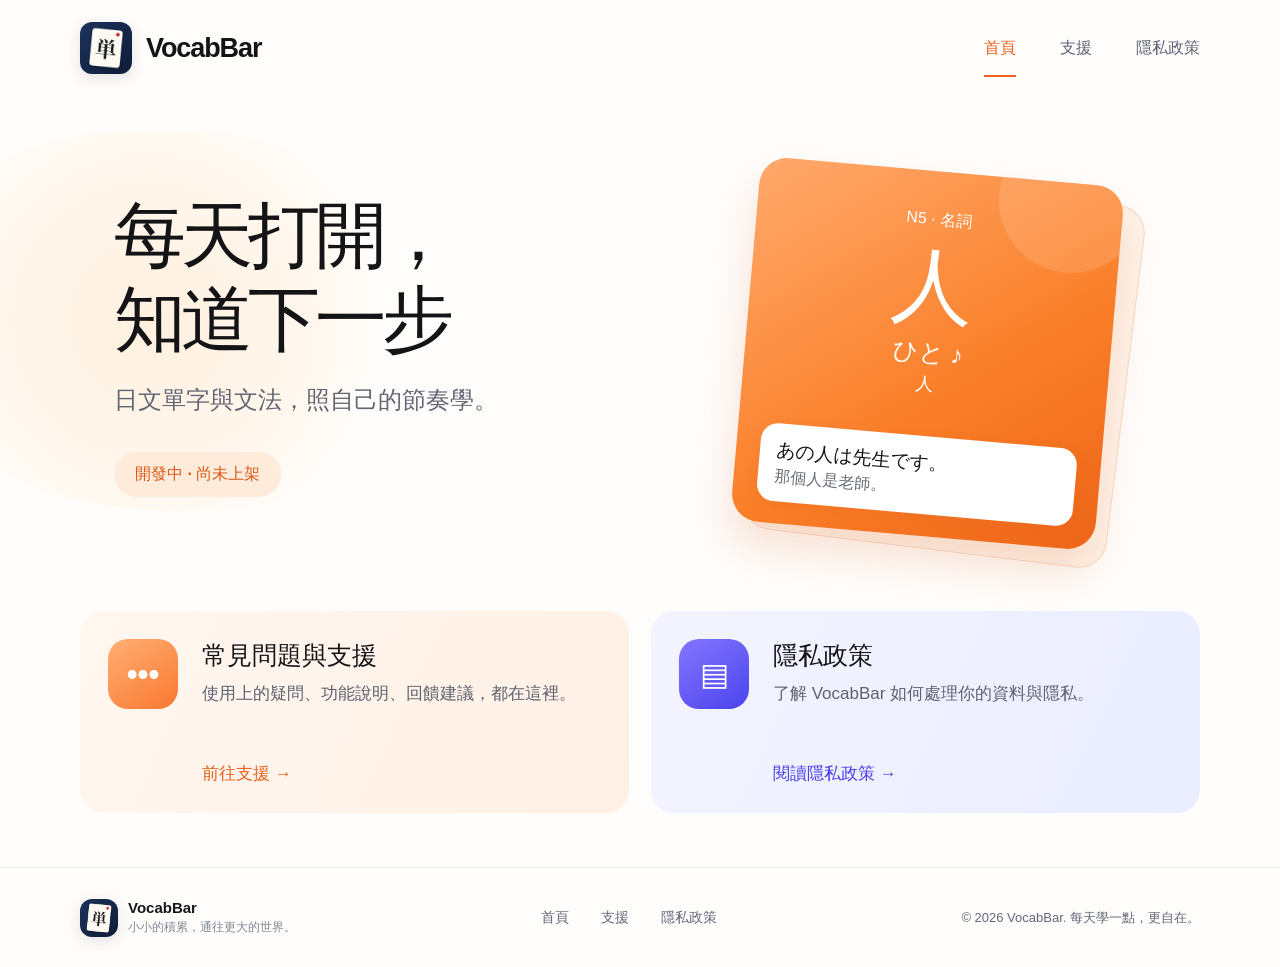
==== index.html @ 60f8bab7 "feat(site): add VocabBar public website" ====
<!doctype html>
<html lang="zh-Hant">
<head>
  <meta charset="utf-8">
  <meta name="viewport" content="width=device-width, initial-scale=1">
  <meta name="theme-color" content="#fffaf5">
  <meta name="description" content="VocabBar 是為繁體中文使用者設計的日文單字與文法學習 App。每天打開，知道下一步。">
  <title>VocabBar｜每天打開，知道下一步</title>
  <link rel="icon" href="assets/icon.png" type="image/png">
  <link rel="stylesheet" href="styles.css">
</head>
<body>
  <header class="site-header wrap">
    <a class="brand" href="./" aria-label="VocabBar 首頁"><img src="assets/icon.png" width="52" height="52" alt=""><span>VocabBar</span></a>
    <nav class="desktop-nav" aria-label="主選單"><a class="active" aria-current="page" href="./">首頁</a><a href="support.html">支援</a><a href="privacy.html">隱私政策</a></nav>
    <details class="mobile-nav"><summary aria-label="開啟選單"><span></span><span></span><span></span></summary><nav aria-label="主選單"><a aria-current="page" href="./">首頁</a><a href="support.html">支援</a><a href="privacy.html">隱私政策</a></nav></details>
  </header>
  <main>
    <section class="hero wrap" aria-labelledby="hero-title">
      <div class="hero-copy"><h1 id="hero-title">每天打開，<br>知道下一步</h1><p>日文單字與文法，照自己的節奏學。</p><span class="status">開發中 · 尚未上架</span></div>
      <div class="hero-art" aria-label="日文單字學習卡片示意">
        <div class="stack-card stack-card--back"></div>
        <div class="stack-card stack-card--front"><div class="card-orb"></div><span class="card-level">N5 · 名詞</span><strong class="card-kanji">人</strong><span class="card-reading">ひと <span aria-hidden="true">♪</span></span><span class="card-meaning">人</span><div class="example"><strong>あの人は先生です。</strong><span>那個人是老師。</span></div></div>
      </div>
    </section>
    <section class="quick-links wrap" aria-label="網站資訊">
      <a class="link-card link-card--support" href="support.html"><span class="card-icon" aria-hidden="true">•••</span><span><strong>常見問題與支援</strong><small>使用上的疑問、功能說明、回饋建議，都在這裡。</small><em>前往支援 <span aria-hidden="true">→</span></em></span></a>
      <a class="link-card link-card--privacy" href="privacy.html"><span class="card-icon" aria-hidden="true">▤</span><span><strong>隱私政策</strong><small>了解 VocabBar 如何處理你的資料與隱私。</small><em>閱讀隱私政策 <span aria-hidden="true">→</span></em></span></a>
    </section>
  </main>
  <footer class="site-footer"><div class="wrap footer-inner"><div class="footer-brand"><img src="assets/icon.png" width="38" height="38" alt=""><div><strong>VocabBar</strong><small>小小的積累，通往更大的世界。</small></div></div><nav aria-label="頁尾選單"><a href="./">首頁</a><a href="support.html">支援</a><a href="privacy.html">隱私政策</a></nav><small>© 2026 VocabBar. 每天學一點，更自在。</small></div></footer>
</body>
</html>
---- styles.css ----
:root{font-family:-apple-system,BlinkMacSystemFont,"Noto Sans TC","PingFang TC","Microsoft JhengHei",sans-serif;color:#141417;background:#fffdfb;font-synthesis:none}*{box-sizing:border-box}html{scroll-behavior:smooth}body{margin:0;min-width:320px}a{color:inherit;text-decoration:none}a:focus-visible,summary:focus-visible{outline:3px solid #695cff;outline-offset:4px;border-radius:8px}.wrap{width:min(1120px,calc(100% - 48px));margin-inline:auto}.site-header{height:96px;display:flex;align-items:center;justify-content:space-between;position:relative;z-index:5}.brand{display:flex;align-items:center;gap:14px;font-size:27px;font-weight:800;letter-spacing:-.04em}.brand img,.footer-brand img{border-radius:12px;box-shadow:0 4px 14px #172e4b20}.desktop-nav{height:100%;display:flex;align-items:center;gap:44px;color:#5e6473;font-size:16px}.desktop-nav a{height:100%;display:flex;align-items:center;position:relative}.desktop-nav a:hover,.desktop-nav a.active{color:#ed631e}.desktop-nav a.active:after{content:"";position:absolute;bottom:19px;height:2px;background:#ed631e;left:0;right:0}.mobile-nav{display:none}.hero{min-height:515px;display:grid;grid-template-columns:1fr 1fr;align-items:center;gap:30px;position:relative}.hero:before{content:"";position:absolute;z-index:-1;width:520px;height:380px;left:-190px;top:35px;border-radius:48% 45% 42% 55%;background:radial-gradient(circle at center,#fff0df 0%,#fff8ef 55%,transparent 72%)}.hero-copy{padding:20px 0 36px 34px}.hero h1{font-size:clamp(48px,5.6vw,76px);line-height:1.17;letter-spacing:-.07em;margin:0 0 22px;font-weight:850}.hero-copy p{font-size:clamp(18px,2vw,24px);color:#626674;margin:0 0 36px}.status{display:inline-flex;color:#db5918;background:#ffebda;border-radius:999px;padding:12px 21px;font-weight:700}.hero-art{height:430px;position:relative;display:flex;align-items:center;justify-content:center}.stack-card{width:min(90%,365px);height:365px;border-radius:28px;position:absolute}.stack-card--back{background:#fff3e9;border:1px solid #f8d8c4;transform:translate(17px,14px) rotate(7deg)}.stack-card--front{background:linear-gradient(145deg,#ffa96c 0%,#fa7e27 60%,#ed6518 100%);box-shadow:0 24px 42px #d46b2e30;transform:rotate(5deg);color:white;text-align:center;padding:38px 24px 22px;display:flex;flex-direction:column;align-items:center;overflow:hidden}.card-orb{position:absolute;right:-20px;top:-55px;width:145px;height:145px;border-radius:50%;background:#ffffff20}.card-level{font-size:16px}.card-kanji{font-family:"Yu Mincho","Hiragino Mincho ProN",serif;font-size:82px;line-height:1.2;margin-top:8px;font-weight:500}.card-reading{font-family:"Yu Mincho","Hiragino Mincho ProN",serif;font-size:25px}.card-meaning{font-size:18px;margin-top:3px}.example{width:100%;background:white;color:#16171b;border-radius:17px;margin-top:auto;padding:14px 17px;text-align:left;display:flex;flex-direction:column;gap:3px;box-shadow:0 4px 12px #d8672130}.example strong{font-size:19px}.example span{color:#686b74;font-size:16px}.quick-links{display:grid;grid-template-columns:1fr 1fr;gap:22px;padding-bottom:54px}.link-card{min-height:202px;border-radius:23px;padding:28px;display:flex;gap:24px;transition:transform .2s,box-shadow .2s}.link-card:hover{transform:translateY(-4px);box-shadow:0 12px 25px #2b264218}.link-card--support{background:linear-gradient(115deg,#fff7f0,#fff0e5)}.link-card--privacy{background:linear-gradient(115deg,#f3f4ff,#eaedff)}.link-card>span:last-child{display:flex;flex-direction:column;align-items:flex-start}.card-icon{flex:none;width:70px;height:70px;border-radius:20px;display:grid;place-items:center;color:white;font-size:31px;font-weight:800;line-height:1}.link-card--support .card-icon{background:linear-gradient(145deg,#ffaf74,#fa7830)}.link-card--privacy .card-icon{background:linear-gradient(145deg,#8476ff,#4b43ed)}.link-card strong{font-size:25px;line-height:1.3}.link-card small{font-size:17px;line-height:1.5;color:#5d6270;margin:9px 0 15px}.link-card em{font-size:17px;font-style:normal;font-weight:700;margin-top:auto}.link-card--support em{color:#e85f1b}.link-card--privacy em{color:#493de8}.site-footer{border-top:1px solid #ededee}.footer-inner{min-height:99px;display:flex;align-items:center;justify-content:space-between;gap:25px;color:#626879}.footer-brand{display:flex;align-items:center;gap:10px;color:#16171b}.footer-brand div{display:flex;flex-direction:column;gap:3px}.footer-brand strong{font-size:15px}.footer-brand small{font-size:12px;color:#818796}.site-footer nav{display:flex;gap:32px;font-size:14px}.site-footer nav a:hover{color:#ed631e}.footer-inner>small{font-size:13px}.content-page{max-width:850px;min-height:calc(100vh - 196px);padding-top:56px;padding-bottom:90px}.page-heading{margin-bottom:38px}.eyebrow{color:#ed631e;font-size:12px;font-weight:800;letter-spacing:.17em}.page-heading h1{font-size:clamp(48px,6vw,70px);letter-spacing:-.06em;margin:12px 0 10px;line-height:1.1}.page-heading p{font-size:19px;color:#646a79;margin:0}.faq-list{display:grid;gap:12px}.faq{border:1px solid #e5e6eb;border-radius:17px;background:linear-gradient(135deg,#fff,#fafafc);box-shadow:0 5px 16px #14141706}.faq summary{list-style:none;cursor:pointer;font-size:19px;font-weight:700;padding:23px 55px 23px 25px;position:relative}.faq summary::-webkit-details-marker{display:none}.faq summary:after{content:"⌄";position:absolute;right:25px;top:19px;font-size:27px;color:#656b77;transition:transform .2s}.faq[open] summary:after{transform:rotate(180deg)}.faq p{margin:0;padding:0 25px 24px;color:#5f6471;line-height:1.75}.contact-panel{display:flex;align-items:center;gap:22px;border:1px solid #d6dbff;background:linear-gradient(120deg,#f7f8ff,#fff);border-radius:17px;padding:25px;margin-top:24px}.contact-icon{width:54px;height:54px;flex:none;border-radius:14px;display:grid;place-items:center;background:#e7e9ff;font-size:27px}.contact-panel h2,.report-note h2{font-size:20px;margin:0 0 5px}.contact-panel p{color:#676c79;line-height:1.55;margin:0}.report-note{margin-top:46px}.report-note p,.policy p{line-height:1.85;color:#4f5563}.report-note a,.policy a{color:#5144e8;text-decoration:underline;text-underline-offset:3px}.policy{font-size:17px}.policy h2{font-size:24px;margin:38px 0 7px;letter-spacing:-.03em}.policy p{margin:12px 0}.sr-only{position:absolute;width:1px;height:1px;padding:0;margin:-1px;overflow:hidden;clip:rect(0,0,0,0);white-space:nowrap;border:0}@media(max-width:760px){.wrap{width:min(100% - 40px,550px)}.site-header{height:82px}.brand{font-size:22px;gap:10px}.brand img{width:42px;height:42px}.desktop-nav{display:none}.mobile-nav{display:block;position:relative}.mobile-nav summary{list-style:none;width:44px;height:44px;display:flex;flex-direction:column;justify-content:center;align-items:center;gap:6px;cursor:pointer}.mobile-nav summary::-webkit-details-marker{display:none}.mobile-nav summary span{width:22px;height:2px;background:#343a48;border-radius:2px}.mobile-nav nav{position:absolute;top:51px;right:0;min-width:170px;padding:7px;background:#fff;border:1px solid #e7e7ec;border-radius:15px;box-shadow:0 14px 28px #171b2b20;display:grid}.mobile-nav nav a{padding:12px 16px;border-radius:9px}.mobile-nav nav a:hover,.mobile-nav nav a[aria-current]{background:#fff0e5;color:#db5918}.hero{display:flex;flex-direction:column;align-items:stretch;gap:0;min-height:0}.hero-copy{padding:52px 0 0}.hero h1{font-size:clamp(48px,11vw,64px)}.hero-copy p{font-size:19px;line-height:1.5;margin-bottom:20px}.hero-art{height:430px}.stack-card{height:330px;width:min(77vw,330px)}.stack-card--front{padding:29px 21px 18px}.card-kanji{font-size:75px}.quick-links{grid-template-columns:1fr;gap:15px;padding-bottom:44px}.link-card{min-height:160px;padding:23px;gap:17px}.card-icon{width:58px;height:58px;font-size:26px;border-radius:16px}.link-card strong{font-size:20px}.link-card small{font-size:15px}.link-card em{font-size:15px}.footer-inner{padding:24px 0;flex-direction:column;align-items:flex-start;gap:20px}.site-footer nav{gap:22px}.content-page{padding-top:38px;padding-bottom:65px;min-height:0}.page-heading{margin-bottom:27px}.page-heading h1{font-size:52px}.page-heading p{font-size:18px}.faq summary{font-size:17px;padding:20px 50px 20px 18px}.faq summary:after{right:18px;top:15px}.faq p{padding:0 18px 20px;font-size:15px}.contact-panel{padding:17px;gap:15px}.contact-icon{width:48px;height:48px}.contact-panel p{font-size:14px}.policy{font-size:16px}.policy h2{font-size:22px}}@media(prefers-reduced-motion:reduce){html{scroll-behavior:auto}.link-card,.faq summary:after{transition:none}}
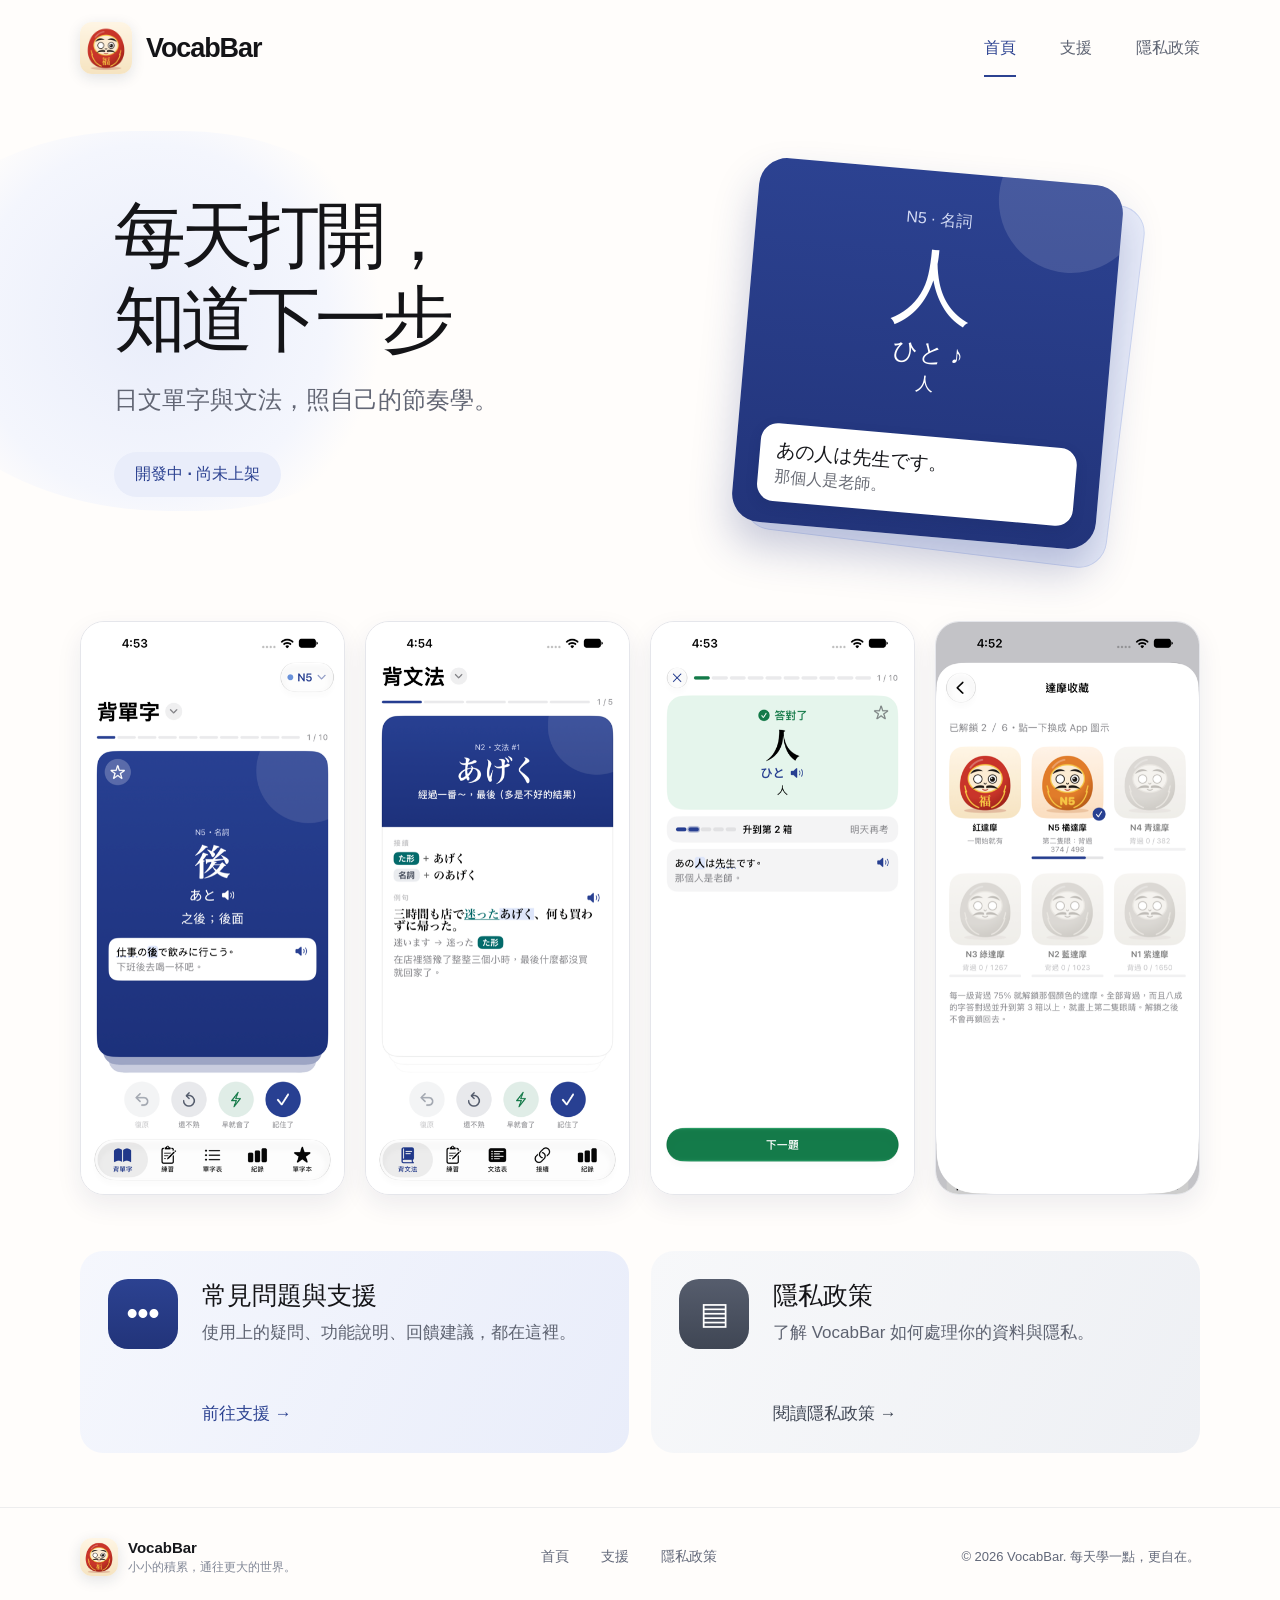
==== commit 6b0f62e6: "feat(site): daruma icon, indigo brand colour and current app screens Co-Authored-By: Claude Opus 5.5" ====
--- a/index.html
+++ b/index.html
@@ -23,6 +23,12 @@
         <div class="stack-card stack-card--front"><div class="card-orb"></div><span class="card-level">N5 · 名詞</span><strong class="card-kanji">人</strong><span class="card-reading">ひと <span aria-hidden="true">♪</span></span><span class="card-meaning">人</span><div class="example"><strong>あの人は先生です。</strong><span>那個人是老師。</span></div></div>
       </div>
     </section>
+    <section class="shots wrap" aria-label="App 畫面">
+      <img src="assets/screen-study.png" width="460" height="1000" loading="lazy" alt="背單字的卡片：漢字、讀音、中文和例句">
+      <img src="assets/screen-grammar.png" width="460" height="1000" loading="lazy" alt="文法卡：接續、例句和翻譯">
+      <img src="assets/screen-answer.png" width="460" height="1000" loading="lazy" alt="答對之後升到下一個箱子">
+      <img src="assets/screen-daruma.png" width="460" height="1000" loading="lazy" alt="達摩收藏：背到一定進度解鎖新的達摩圖示">
+    </section>
     <section class="quick-links wrap" aria-label="網站資訊">
       <a class="link-card link-card--support" href="support.html"><span class="card-icon" aria-hidden="true">•••</span><span><strong>常見問題與支援</strong><small>使用上的疑問、功能說明、回饋建議，都在這裡。</small><em>前往支援 <span aria-hidden="true">→</span></em></span></a>
       <a class="link-card link-card--privacy" href="privacy.html"><span class="card-icon" aria-hidden="true">▤</span><span><strong>隱私政策</strong><small>了解 VocabBar 如何處理你的資料與隱私。</small><em>閱讀隱私政策 <span aria-hidden="true">→</span></em></span></a>
--- a/styles.css
+++ b/styles.css
@@ -1 +1 @@
-:root{font-family:-apple-system,BlinkMacSystemFont,"Noto Sans TC","PingFang TC","Microsoft JhengHei",sans-serif;color:#141417;background:#fffdfb;font-synthesis:none}*{box-sizing:border-box}html{scroll-behavior:smooth}body{margin:0;min-width:320px}a{color:inherit;text-decoration:none}a:focus-visible,summary:focus-visible{outline:3px solid #695cff;outline-offset:4px;border-radius:8px}.wrap{width:min(1120px,calc(100% - 48px));margin-inline:auto}.site-header{height:96px;display:flex;align-items:center;justify-content:space-between;position:relative;z-index:5}.brand{display:flex;align-items:center;gap:14px;font-size:27px;font-weight:800;letter-spacing:-.04em}.brand img,.footer-brand img{border-radius:12px;box-shadow:0 4px 14px #172e4b20}.desktop-nav{height:100%;display:flex;align-items:center;gap:44px;color:#5e6473;font-size:16px}.desktop-nav a{height:100%;display:flex;align-items:center;position:relative}.desktop-nav a:hover,.desktop-nav a.active{color:#ed631e}.desktop-nav a.active:after{content:"";position:absolute;bottom:19px;height:2px;background:#ed631e;left:0;right:0}.mobile-nav{display:none}.hero{min-height:515px;display:grid;grid-template-columns:1fr 1fr;align-items:center;gap:30px;position:relative}.hero:before{content:"";position:absolute;z-index:-1;width:520px;height:380px;left:-190px;top:35px;border-radius:48% 45% 42% 55%;background:radial-gradient(circle at center,#fff0df 0%,#fff8ef 55%,transparent 72%)}.hero-copy{padding:20px 0 36px 34px}.hero h1{font-size:clamp(48px,5.6vw,76px);line-height:1.17;letter-spacing:-.07em;margin:0 0 22px;font-weight:850}.hero-copy p{font-size:clamp(18px,2vw,24px);color:#626674;margin:0 0 36px}.status{display:inline-flex;color:#db5918;background:#ffebda;border-radius:999px;padding:12px 21px;font-weight:700}.hero-art{height:430px;position:relative;display:flex;align-items:center;justify-content:center}.stack-card{width:min(90%,365px);height:365px;border-radius:28px;position:absolute}.stack-card--back{background:#fff3e9;border:1px solid #f8d8c4;transform:translate(17px,14px) rotate(7deg)}.stack-card--front{background:linear-gradient(145deg,#ffa96c 0%,#fa7e27 60%,#ed6518 100%);box-shadow:0 24px 42px #d46b2e30;transform:rotate(5deg);color:white;text-align:center;padding:38px 24px 22px;display:flex;flex-direction:column;align-items:center;overflow:hidden}.card-orb{position:absolute;right:-20px;top:-55px;width:145px;height:145px;border-radius:50%;background:#ffffff20}.card-level{font-size:16px}.card-kanji{font-family:"Yu Mincho","Hiragino Mincho ProN",serif;font-size:82px;line-height:1.2;margin-top:8px;font-weight:500}.card-reading{font-family:"Yu Mincho","Hiragino Mincho ProN",serif;font-size:25px}.card-meaning{font-size:18px;margin-top:3px}.example{width:100%;background:white;color:#16171b;border-radius:17px;margin-top:auto;padding:14px 17px;text-align:left;display:flex;flex-direction:column;gap:3px;box-shadow:0 4px 12px #d8672130}.example strong{font-size:19px}.example span{color:#686b74;font-size:16px}.quick-links{display:grid;grid-template-columns:1fr 1fr;gap:22px;padding-bottom:54px}.link-card{min-height:202px;border-radius:23px;padding:28px;display:flex;gap:24px;transition:transform .2s,box-shadow .2s}.link-card:hover{transform:translateY(-4px);box-shadow:0 12px 25px #2b264218}.link-card--support{background:linear-gradient(115deg,#fff7f0,#fff0e5)}.link-card--privacy{background:linear-gradient(115deg,#f3f4ff,#eaedff)}.link-card>span:last-child{display:flex;flex-direction:column;align-items:flex-start}.card-icon{flex:none;width:70px;height:70px;border-radius:20px;display:grid;place-items:center;color:white;font-size:31px;font-weight:800;line-height:1}.link-card--support .card-icon{background:linear-gradient(145deg,#ffaf74,#fa7830)}.link-card--privacy .card-icon{background:linear-gradient(145deg,#8476ff,#4b43ed)}.link-card strong{font-size:25px;line-height:1.3}.link-card small{font-size:17px;line-height:1.5;color:#5d6270;margin:9px 0 15px}.link-card em{font-size:17px;font-style:normal;font-weight:700;margin-top:auto}.link-card--support em{color:#e85f1b}.link-card--privacy em{color:#493de8}.site-footer{border-top:1px solid #ededee}.footer-inner{min-height:99px;display:flex;align-items:center;justify-content:space-between;gap:25px;color:#626879}.footer-brand{display:flex;align-items:center;gap:10px;color:#16171b}.footer-brand div{display:flex;flex-direction:column;gap:3px}.footer-brand strong{font-size:15px}.footer-brand small{font-size:12px;color:#818796}.site-footer nav{display:flex;gap:32px;font-size:14px}.site-footer nav a:hover{color:#ed631e}.footer-inner>small{font-size:13px}.content-page{max-width:850px;min-height:calc(100vh - 196px);padding-top:56px;padding-bottom:90px}.page-heading{margin-bottom:38px}.eyebrow{color:#ed631e;font-size:12px;font-weight:800;letter-spacing:.17em}.page-heading h1{font-size:clamp(48px,6vw,70px);letter-spacing:-.06em;margin:12px 0 10px;line-height:1.1}.page-heading p{font-size:19px;color:#646a79;margin:0}.faq-list{display:grid;gap:12px}.faq{border:1px solid #e5e6eb;border-radius:17px;background:linear-gradient(135deg,#fff,#fafafc);box-shadow:0 5px 16px #14141706}.faq summary{list-style:none;cursor:pointer;font-size:19px;font-weight:700;padding:23px 55px 23px 25px;position:relative}.faq summary::-webkit-details-marker{display:none}.faq summary:after{content:"⌄";position:absolute;right:25px;top:19px;font-size:27px;color:#656b77;transition:transform .2s}.faq[open] summary:after{transform:rotate(180deg)}.faq p{margin:0;padding:0 25px 24px;color:#5f6471;line-height:1.75}.contact-panel{display:flex;align-items:center;gap:22px;border:1px solid #d6dbff;background:linear-gradient(120deg,#f7f8ff,#fff);border-radius:17px;padding:25px;margin-top:24px}.contact-icon{width:54px;height:54px;flex:none;border-radius:14px;display:grid;place-items:center;background:#e7e9ff;font-size:27px}.contact-panel h2,.report-note h2{font-size:20px;margin:0 0 5px}.contact-panel p{color:#676c79;line-height:1.55;margin:0}.report-note{margin-top:46px}.report-note p,.policy p{line-height:1.85;color:#4f5563}.report-note a,.policy a{color:#5144e8;text-decoration:underline;text-underline-offset:3px}.policy{font-size:17px}.policy h2{font-size:24px;margin:38px 0 7px;letter-spacing:-.03em}.policy p{margin:12px 0}.sr-only{position:absolute;width:1px;height:1px;padding:0;margin:-1px;overflow:hidden;clip:rect(0,0,0,0);white-space:nowrap;border:0}@media(max-width:760px){.wrap{width:min(100% - 40px,550px)}.site-header{height:82px}.brand{font-size:22px;gap:10px}.brand img{width:42px;height:42px}.desktop-nav{display:none}.mobile-nav{display:block;position:relative}.mobile-nav summary{list-style:none;width:44px;height:44px;display:flex;flex-direction:column;justify-content:center;align-items:center;gap:6px;cursor:pointer}.mobile-nav summary::-webkit-details-marker{display:none}.mobile-nav summary span{width:22px;height:2px;background:#343a48;border-radius:2px}.mobile-nav nav{position:absolute;top:51px;right:0;min-width:170px;padding:7px;background:#fff;border:1px solid #e7e7ec;border-radius:15px;box-shadow:0 14px 28px #171b2b20;display:grid}.mobile-nav nav a{padding:12px 16px;border-radius:9px}.mobile-nav nav a:hover,.mobile-nav nav a[aria-current]{background:#fff0e5;color:#db5918}.hero{display:flex;flex-direction:column;align-items:stretch;gap:0;min-height:0}.hero-copy{padding:52px 0 0}.hero h1{font-size:clamp(48px,11vw,64px)}.hero-copy p{font-size:19px;line-height:1.5;margin-bottom:20px}.hero-art{height:430px}.stack-card{height:330px;width:min(77vw,330px)}.stack-card--front{padding:29px 21px 18px}.card-kanji{font-size:75px}.quick-links{grid-template-columns:1fr;gap:15px;padding-bottom:44px}.link-card{min-height:160px;padding:23px;gap:17px}.card-icon{width:58px;height:58px;font-size:26px;border-radius:16px}.link-card strong{font-size:20px}.link-card small{font-size:15px}.link-card em{font-size:15px}.footer-inner{padding:24px 0;flex-direction:column;align-items:flex-start;gap:20px}.site-footer nav{gap:22px}.content-page{padding-top:38px;padding-bottom:65px;min-height:0}.page-heading{margin-bottom:27px}.page-heading h1{font-size:52px}.page-heading p{font-size:18px}.faq summary{font-size:17px;padding:20px 50px 20px 18px}.faq summary:after{right:18px;top:15px}.faq p{padding:0 18px 20px;font-size:15px}.contact-panel{padding:17px;gap:15px}.contact-icon{width:48px;height:48px}.contact-panel p{font-size:14px}.policy{font-size:16px}.policy h2{font-size:22px}}@media(prefers-reduced-motion:reduce){html{scroll-behavior:auto}.link-card,.faq summary:after{transition:none}}
+:root{font-family:-apple-system,BlinkMacSystemFont,"Noto Sans TC","PingFang TC","Microsoft JhengHei",sans-serif;color:#141417;background:#fffdfb;font-synthesis:none}*{box-sizing:border-box}html{scroll-behavior:smooth}body{margin:0;min-width:320px}a{color:inherit;text-decoration:none}a:focus-visible,summary:focus-visible{outline:3px solid #2c4291;outline-offset:4px;border-radius:8px}.wrap{width:min(1120px,calc(100% - 48px));margin-inline:auto}.site-header{height:96px;display:flex;align-items:center;justify-content:space-between;position:relative;z-index:5}.brand{display:flex;align-items:center;gap:14px;font-size:27px;font-weight:800;letter-spacing:-.04em}.brand img,.footer-brand img{border-radius:12px;box-shadow:0 4px 14px #172e4b20}.desktop-nav{height:100%;display:flex;align-items:center;gap:44px;color:#5e6473;font-size:16px}.desktop-nav a{height:100%;display:flex;align-items:center;position:relative}.desktop-nav a:hover,.desktop-nav a.active{color:#2c4291}.desktop-nav a.active:after{content:"";position:absolute;bottom:19px;height:2px;background:#2c4291;left:0;right:0}.mobile-nav{display:none}.hero{min-height:515px;display:grid;grid-template-columns:1fr 1fr;align-items:center;gap:30px;position:relative}.hero:before{content:"";position:absolute;z-index:-1;width:520px;height:380px;left:-190px;top:35px;border-radius:48% 45% 42% 55%;background:radial-gradient(circle at center,#e9edfa 0%,#f4f6fd 55%,transparent 72%)}.hero-copy{padding:20px 0 36px 34px}.hero h1{font-size:clamp(48px,5.6vw,76px);line-height:1.17;letter-spacing:-.07em;margin:0 0 22px;font-weight:850}.hero-copy p{font-size:clamp(18px,2vw,24px);color:#626674;margin:0 0 36px}.status{display:inline-flex;color:#2c4291;background:#e9edfa;border-radius:999px;padding:12px 21px;font-weight:700}.hero-art{height:430px;position:relative;display:flex;align-items:center;justify-content:center}.stack-card{width:min(90%,365px);height:365px;border-radius:28px;position:absolute}.stack-card--back{background:#e9edfa;border:1px solid #cfd8f3;transform:translate(17px,14px) rotate(7deg)}.stack-card--front{background:linear-gradient(180deg,#2c4291 0%,#22347a 100%);box-shadow:0 24px 42px #22347a40;transform:rotate(5deg);color:white;text-align:center;padding:38px 24px 22px;display:flex;flex-direction:column;align-items:center;overflow:hidden}.card-orb{position:absolute;right:-20px;top:-55px;width:145px;height:145px;border-radius:50%;background:#ffffff20}.card-level{font-size:16px;color:#d5dcf5}.card-kanji{font-family:"Yu Mincho","Hiragino Mincho ProN",serif;font-size:82px;line-height:1.2;margin-top:8px;font-weight:500}.card-reading{font-family:"Yu Mincho","Hiragino Mincho ProN",serif;font-size:25px}.card-meaning{font-size:18px;margin-top:3px}.example{width:100%;background:white;color:#16171b;border-radius:17px;margin-top:auto;padding:14px 17px;text-align:left;display:flex;flex-direction:column;gap:3px;box-shadow:0 4px 12px #17255c30}.example strong{font-size:19px}.example span{color:#686b74;font-size:16px}.shots{display:grid;grid-template-columns:repeat(4,1fr);gap:20px;padding:10px 0 56px}.shots img{width:100%;height:auto;display:block;border-radius:24px;border:1px solid #e5e6eb;box-shadow:0 10px 26px #17255c14}.quick-links{display:grid;grid-template-columns:1fr 1fr;gap:22px;padding-bottom:54px}.link-card{min-height:202px;border-radius:23px;padding:28px;display:flex;gap:24px;transition:transform .2s,box-shadow .2s}.link-card:hover{transform:translateY(-4px);box-shadow:0 12px 25px #2b264218}.link-card--support{background:linear-gradient(115deg,#f5f7fd,#e9edfa)}.link-card--privacy{background:linear-gradient(115deg,#f7f8fa,#eef0f4)}.link-card>span:last-child{display:flex;flex-direction:column;align-items:flex-start}.card-icon{flex:none;width:70px;height:70px;border-radius:20px;display:grid;place-items:center;color:white;font-size:31px;font-weight:800;line-height:1}.link-card--support .card-icon{background:linear-gradient(180deg,#2c4291,#22347a)}.link-card--privacy .card-icon{background:linear-gradient(180deg,#565d6d,#3f4654)}.link-card strong{font-size:25px;line-height:1.3}.link-card small{font-size:17px;line-height:1.5;color:#5d6270;margin:9px 0 15px}.link-card em{font-size:17px;font-style:normal;font-weight:700;margin-top:auto}.link-card--support em{color:#2c4291}.link-card--privacy em{color:#3f4654}.site-footer{border-top:1px solid #ededee}.footer-inner{min-height:99px;display:flex;align-items:center;justify-content:space-between;gap:25px;color:#626879}.footer-brand{display:flex;align-items:center;gap:10px;color:#16171b}.footer-brand div{display:flex;flex-direction:column;gap:3px}.footer-brand strong{font-size:15px}.footer-brand small{font-size:12px;color:#818796}.site-footer nav{display:flex;gap:32px;font-size:14px}.site-footer nav a:hover{color:#2c4291}.footer-inner>small{font-size:13px}.content-page{max-width:850px;min-height:calc(100vh - 196px);padding-top:56px;padding-bottom:90px}.page-heading{margin-bottom:38px}.eyebrow{color:#2c4291;font-size:12px;font-weight:800;letter-spacing:.17em}.page-heading h1{font-size:clamp(48px,6vw,70px);letter-spacing:-.06em;margin:12px 0 10px;line-height:1.1}.page-heading p{font-size:19px;color:#646a79;margin:0}.faq-list{display:grid;gap:12px}.faq{border:1px solid #e5e6eb;border-radius:17px;background:linear-gradient(135deg,#fff,#fafafc);box-shadow:0 5px 16px #14141706}.faq summary{list-style:none;cursor:pointer;font-size:19px;font-weight:700;padding:23px 55px 23px 25px;position:relative}.faq summary::-webkit-details-marker{display:none}.faq summary:after{content:"⌄";position:absolute;right:25px;top:19px;font-size:27px;color:#656b77;transition:transform .2s}.faq[open] summary:after{transform:rotate(180deg)}.faq p{margin:0;padding:0 25px 24px;color:#5f6471;line-height:1.75}.contact-panel{display:flex;align-items:center;gap:22px;border:1px solid #d6dbff;background:linear-gradient(120deg,#f7f8ff,#fff);border-radius:17px;padding:25px;margin-top:24px}.contact-icon{width:54px;height:54px;flex:none;border-radius:14px;display:grid;place-items:center;background:#e7e9ff;font-size:27px}.contact-panel h2,.report-note h2{font-size:20px;margin:0 0 5px}.contact-panel p{color:#676c79;line-height:1.55;margin:0}.report-note{margin-top:46px}.report-note p,.policy p{line-height:1.85;color:#4f5563}.report-note a,.policy a{color:#2c4291;text-decoration:underline;text-underline-offset:3px}.policy{font-size:17px}.policy h2{font-size:24px;margin:38px 0 7px;letter-spacing:-.03em}.policy p{margin:12px 0}.sr-only{position:absolute;width:1px;height:1px;padding:0;margin:-1px;overflow:hidden;clip:rect(0,0,0,0);white-space:nowrap;border:0}@media(max-width:760px){.wrap{width:min(100% - 40px,550px)}.site-header{height:82px}.brand{font-size:22px;gap:10px}.brand img{width:42px;height:42px}.desktop-nav{display:none}.mobile-nav{display:block;position:relative}.mobile-nav summary{list-style:none;width:44px;height:44px;display:flex;flex-direction:column;justify-content:center;align-items:center;gap:6px;cursor:pointer}.mobile-nav summary::-webkit-details-marker{display:none}.mobile-nav summary span{width:22px;height:2px;background:#343a48;border-radius:2px}.mobile-nav nav{position:absolute;top:51px;right:0;min-width:170px;padding:7px;background:#fff;border:1px solid #e7e7ec;border-radius:15px;box-shadow:0 14px 28px #171b2b20;display:grid}.mobile-nav nav a{padding:12px 16px;border-radius:9px}.mobile-nav nav a:hover,.mobile-nav nav a[aria-current]{background:#e9edfa;color:#2c4291}.hero{display:flex;flex-direction:column;align-items:stretch;gap:0;min-height:0}.hero-copy{padding:52px 0 0}.hero h1{font-size:clamp(48px,11vw,64px)}.hero-copy p{font-size:19px;line-height:1.5;margin-bottom:20px}.hero-art{height:430px}.stack-card{height:330px;width:min(77vw,330px)}.stack-card--front{padding:29px 21px 18px}.card-kanji{font-size:75px}.shots{grid-template-columns:repeat(2,1fr);gap:14px;padding:0 0 40px}.shots img{border-radius:18px}.quick-links{grid-template-columns:1fr;gap:15px;padding-bottom:44px}.link-card{min-height:160px;padding:23px;gap:17px}.card-icon{width:58px;height:58px;font-size:26px;border-radius:16px}.link-card strong{font-size:20px}.link-card small{font-size:15px}.link-card em{font-size:15px}.footer-inner{padding:24px 0;flex-direction:column;align-items:flex-start;gap:20px}.site-footer nav{gap:22px}.content-page{padding-top:38px;padding-bottom:65px;min-height:0}.page-heading{margin-bottom:27px}.page-heading h1{font-size:52px}.page-heading p{font-size:18px}.faq summary{font-size:17px;padding:20px 50px 20px 18px}.faq summary:after{right:18px;top:15px}.faq p{padding:0 18px 20px;font-size:15px}.contact-panel{padding:17px;gap:15px}.contact-icon{width:48px;height:48px}.contact-panel p{font-size:14px}.policy{font-size:16px}.policy h2{font-size:22px}}@media(prefers-reduced-motion:reduce){html{scroll-behavior:auto}.link-card,.faq summary:after{transition:none}}
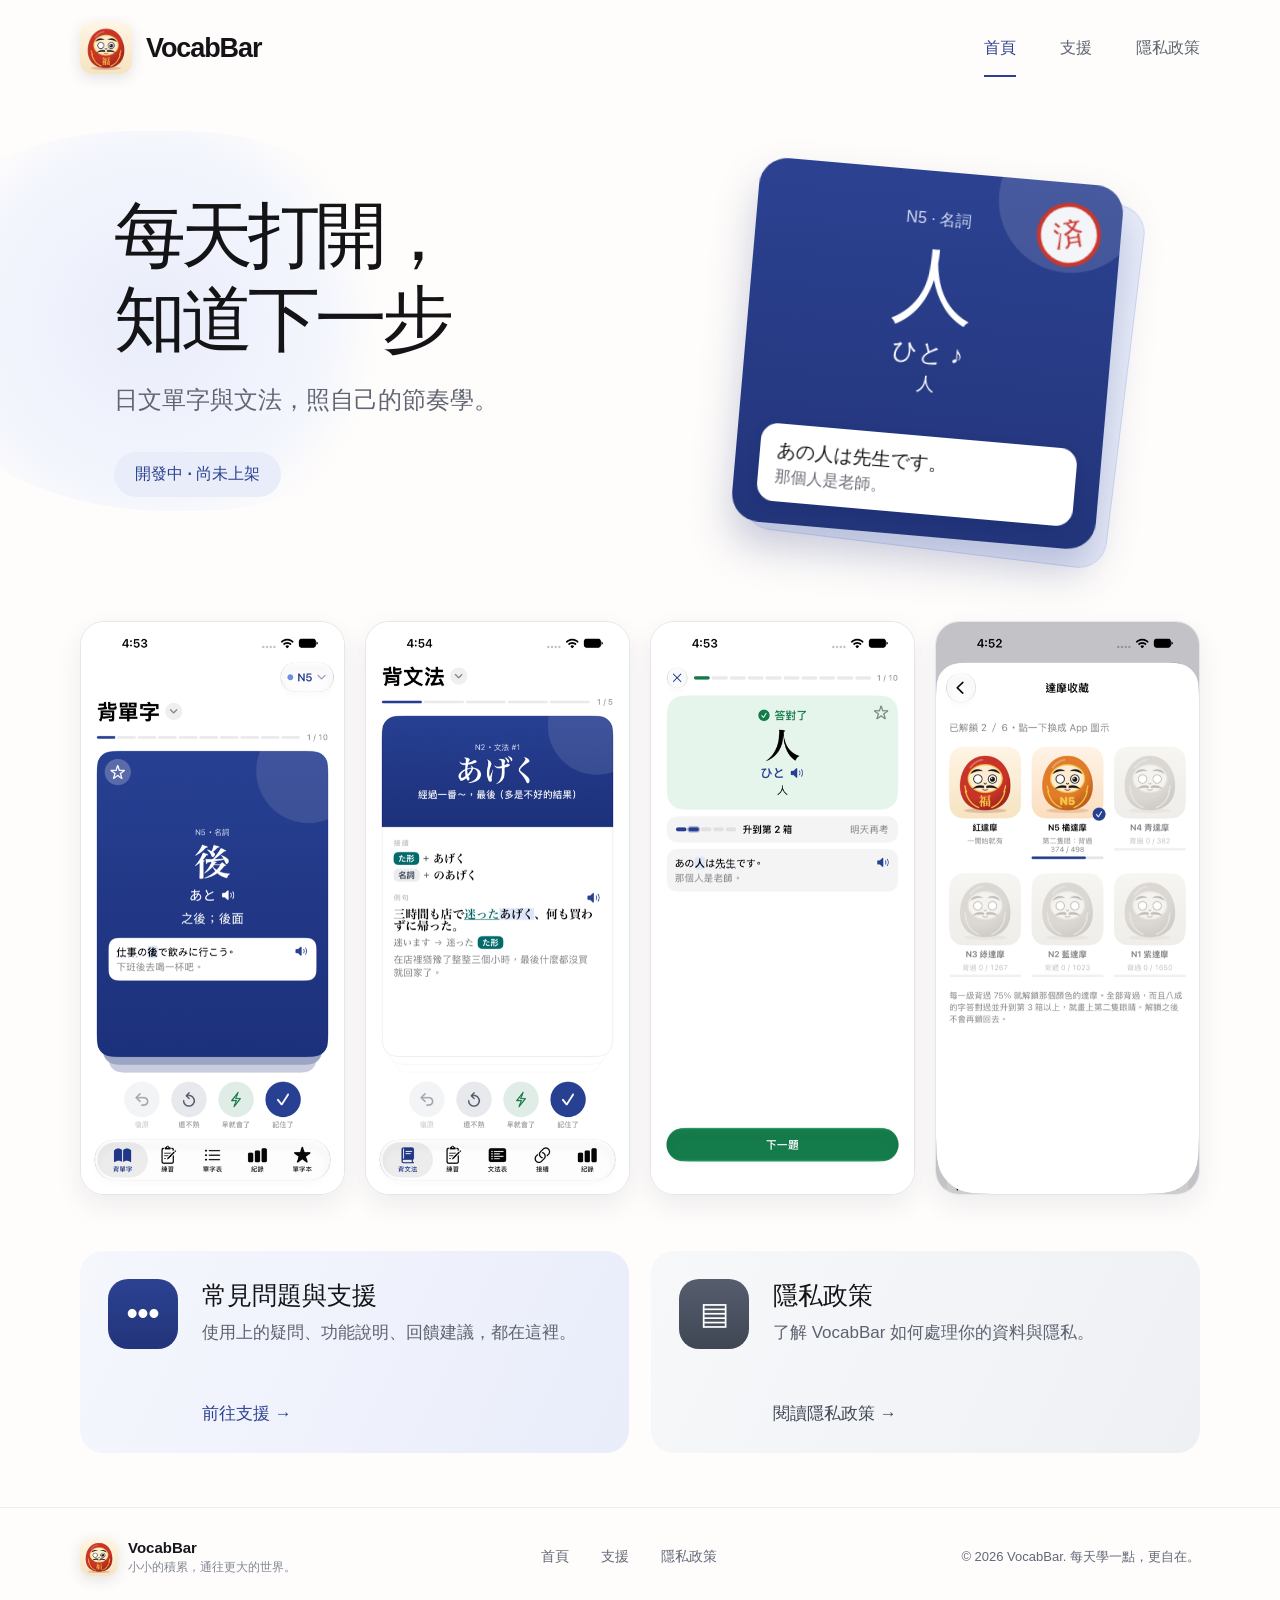
==== commit 27fffc68: "feat(site): small entrance and scroll animations Hero text rises in, the cards settle and float, a 済" ====
--- a/index.html
+++ b/index.html
@@ -20,7 +20,7 @@
       <div class="hero-copy"><h1 id="hero-title">每天打開，<br>知道下一步</h1><p>日文單字與文法，照自己的節奏學。</p><span class="status">開發中 · 尚未上架</span></div>
       <div class="hero-art" aria-label="日文單字學習卡片示意">
         <div class="stack-card stack-card--back"></div>
-        <div class="stack-card stack-card--front"><div class="card-orb"></div><span class="card-level">N5 · 名詞</span><strong class="card-kanji">人</strong><span class="card-reading">ひと <span aria-hidden="true">♪</span></span><span class="card-meaning">人</span><div class="example"><strong>あの人は先生です。</strong><span>那個人是老師。</span></div></div>
+        <div class="stack-card stack-card--front"><div class="card-orb"></div><span class="stamp" aria-hidden="true">済</span><span class="card-level">N5 · 名詞</span><strong class="card-kanji">人</strong><span class="card-reading">ひと <span aria-hidden="true">♪</span></span><span class="card-meaning">人</span><div class="example"><strong>あの人は先生です。</strong><span>那個人是老師。</span></div></div>
       </div>
     </section>
     <section class="shots wrap" aria-label="App 畫面">
--- a/styles.css
+++ b/styles.css
@@ -1 +1,21 @@
 :root{font-family:-apple-system,BlinkMacSystemFont,"Noto Sans TC","PingFang TC","Microsoft JhengHei",sans-serif;color:#141417;background:#fffdfb;font-synthesis:none}*{box-sizing:border-box}html{scroll-behavior:smooth}body{margin:0;min-width:320px}a{color:inherit;text-decoration:none}a:focus-visible,summary:focus-visible{outline:3px solid #2c4291;outline-offset:4px;border-radius:8px}.wrap{width:min(1120px,calc(100% - 48px));margin-inline:auto}.site-header{height:96px;display:flex;align-items:center;justify-content:space-between;position:relative;z-index:5}.brand{display:flex;align-items:center;gap:14px;font-size:27px;font-weight:800;letter-spacing:-.04em}.brand img,.footer-brand img{border-radius:12px;box-shadow:0 4px 14px #172e4b20}.desktop-nav{height:100%;display:flex;align-items:center;gap:44px;color:#5e6473;font-size:16px}.desktop-nav a{height:100%;display:flex;align-items:center;position:relative}.desktop-nav a:hover,.desktop-nav a.active{color:#2c4291}.desktop-nav a.active:after{content:"";position:absolute;bottom:19px;height:2px;background:#2c4291;left:0;right:0}.mobile-nav{display:none}.hero{min-height:515px;display:grid;grid-template-columns:1fr 1fr;align-items:center;gap:30px;position:relative}.hero:before{content:"";position:absolute;z-index:-1;width:520px;height:380px;left:-190px;top:35px;border-radius:48% 45% 42% 55%;background:radial-gradient(circle at center,#e9edfa 0%,#f4f6fd 55%,transparent 72%)}.hero-copy{padding:20px 0 36px 34px}.hero h1{font-size:clamp(48px,5.6vw,76px);line-height:1.17;letter-spacing:-.07em;margin:0 0 22px;font-weight:850}.hero-copy p{font-size:clamp(18px,2vw,24px);color:#626674;margin:0 0 36px}.status{display:inline-flex;color:#2c4291;background:#e9edfa;border-radius:999px;padding:12px 21px;font-weight:700}.hero-art{height:430px;position:relative;display:flex;align-items:center;justify-content:center}.stack-card{width:min(90%,365px);height:365px;border-radius:28px;position:absolute}.stack-card--back{background:#e9edfa;border:1px solid #cfd8f3;transform:translate(17px,14px) rotate(7deg)}.stack-card--front{background:linear-gradient(180deg,#2c4291 0%,#22347a 100%);box-shadow:0 24px 42px #22347a40;transform:rotate(5deg);color:white;text-align:center;padding:38px 24px 22px;display:flex;flex-direction:column;align-items:center;overflow:hidden}.card-orb{position:absolute;right:-20px;top:-55px;width:145px;height:145px;border-radius:50%;background:#ffffff20}.card-level{font-size:16px;color:#d5dcf5}.card-kanji{font-family:"Yu Mincho","Hiragino Mincho ProN",serif;font-size:82px;line-height:1.2;margin-top:8px;font-weight:500}.card-reading{font-family:"Yu Mincho","Hiragino Mincho ProN",serif;font-size:25px}.card-meaning{font-size:18px;margin-top:3px}.example{width:100%;background:white;color:#16171b;border-radius:17px;margin-top:auto;padding:14px 17px;text-align:left;display:flex;flex-direction:column;gap:3px;box-shadow:0 4px 12px #17255c30}.example strong{font-size:19px}.example span{color:#686b74;font-size:16px}.shots{display:grid;grid-template-columns:repeat(4,1fr);gap:20px;padding:10px 0 56px}.shots img{width:100%;height:auto;display:block;border-radius:24px;border:1px solid #e5e6eb;box-shadow:0 10px 26px #17255c14}.quick-links{display:grid;grid-template-columns:1fr 1fr;gap:22px;padding-bottom:54px}.link-card{min-height:202px;border-radius:23px;padding:28px;display:flex;gap:24px;transition:transform .2s,box-shadow .2s}.link-card:hover{transform:translateY(-4px);box-shadow:0 12px 25px #2b264218}.link-card--support{background:linear-gradient(115deg,#f5f7fd,#e9edfa)}.link-card--privacy{background:linear-gradient(115deg,#f7f8fa,#eef0f4)}.link-card>span:last-child{display:flex;flex-direction:column;align-items:flex-start}.card-icon{flex:none;width:70px;height:70px;border-radius:20px;display:grid;place-items:center;color:white;font-size:31px;font-weight:800;line-height:1}.link-card--support .card-icon{background:linear-gradient(180deg,#2c4291,#22347a)}.link-card--privacy .card-icon{background:linear-gradient(180deg,#565d6d,#3f4654)}.link-card strong{font-size:25px;line-height:1.3}.link-card small{font-size:17px;line-height:1.5;color:#5d6270;margin:9px 0 15px}.link-card em{font-size:17px;font-style:normal;font-weight:700;margin-top:auto}.link-card--support em{color:#2c4291}.link-card--privacy em{color:#3f4654}.site-footer{border-top:1px solid #ededee}.footer-inner{min-height:99px;display:flex;align-items:center;justify-content:space-between;gap:25px;color:#626879}.footer-brand{display:flex;align-items:center;gap:10px;color:#16171b}.footer-brand div{display:flex;flex-direction:column;gap:3px}.footer-brand strong{font-size:15px}.footer-brand small{font-size:12px;color:#818796}.site-footer nav{display:flex;gap:32px;font-size:14px}.site-footer nav a:hover{color:#2c4291}.footer-inner>small{font-size:13px}.content-page{max-width:850px;min-height:calc(100vh - 196px);padding-top:56px;padding-bottom:90px}.page-heading{margin-bottom:38px}.eyebrow{color:#2c4291;font-size:12px;font-weight:800;letter-spacing:.17em}.page-heading h1{font-size:clamp(48px,6vw,70px);letter-spacing:-.06em;margin:12px 0 10px;line-height:1.1}.page-heading p{font-size:19px;color:#646a79;margin:0}.faq-list{display:grid;gap:12px}.faq{border:1px solid #e5e6eb;border-radius:17px;background:linear-gradient(135deg,#fff,#fafafc);box-shadow:0 5px 16px #14141706}.faq summary{list-style:none;cursor:pointer;font-size:19px;font-weight:700;padding:23px 55px 23px 25px;position:relative}.faq summary::-webkit-details-marker{display:none}.faq summary:after{content:"⌄";position:absolute;right:25px;top:19px;font-size:27px;color:#656b77;transition:transform .2s}.faq[open] summary:after{transform:rotate(180deg)}.faq p{margin:0;padding:0 25px 24px;color:#5f6471;line-height:1.75}.contact-panel{display:flex;align-items:center;gap:22px;border:1px solid #d6dbff;background:linear-gradient(120deg,#f7f8ff,#fff);border-radius:17px;padding:25px;margin-top:24px}.contact-icon{width:54px;height:54px;flex:none;border-radius:14px;display:grid;place-items:center;background:#e7e9ff;font-size:27px}.contact-panel h2,.report-note h2{font-size:20px;margin:0 0 5px}.contact-panel p{color:#676c79;line-height:1.55;margin:0}.report-note{margin-top:46px}.report-note p,.policy p{line-height:1.85;color:#4f5563}.report-note a,.policy a{color:#2c4291;text-decoration:underline;text-underline-offset:3px}.policy{font-size:17px}.policy h2{font-size:24px;margin:38px 0 7px;letter-spacing:-.03em}.policy p{margin:12px 0}.sr-only{position:absolute;width:1px;height:1px;padding:0;margin:-1px;overflow:hidden;clip:rect(0,0,0,0);white-space:nowrap;border:0}@media(max-width:760px){.wrap{width:min(100% - 40px,550px)}.site-header{height:82px}.brand{font-size:22px;gap:10px}.brand img{width:42px;height:42px}.desktop-nav{display:none}.mobile-nav{display:block;position:relative}.mobile-nav summary{list-style:none;width:44px;height:44px;display:flex;flex-direction:column;justify-content:center;align-items:center;gap:6px;cursor:pointer}.mobile-nav summary::-webkit-details-marker{display:none}.mobile-nav summary span{width:22px;height:2px;background:#343a48;border-radius:2px}.mobile-nav nav{position:absolute;top:51px;right:0;min-width:170px;padding:7px;background:#fff;border:1px solid #e7e7ec;border-radius:15px;box-shadow:0 14px 28px #171b2b20;display:grid}.mobile-nav nav a{padding:12px 16px;border-radius:9px}.mobile-nav nav a:hover,.mobile-nav nav a[aria-current]{background:#e9edfa;color:#2c4291}.hero{display:flex;flex-direction:column;align-items:stretch;gap:0;min-height:0}.hero-copy{padding:52px 0 0}.hero h1{font-size:clamp(48px,11vw,64px)}.hero-copy p{font-size:19px;line-height:1.5;margin-bottom:20px}.hero-art{height:430px}.stack-card{height:330px;width:min(77vw,330px)}.stack-card--front{padding:29px 21px 18px}.card-kanji{font-size:75px}.shots{grid-template-columns:repeat(2,1fr);gap:14px;padding:0 0 40px}.shots img{border-radius:18px}.quick-links{grid-template-columns:1fr;gap:15px;padding-bottom:44px}.link-card{min-height:160px;padding:23px;gap:17px}.card-icon{width:58px;height:58px;font-size:26px;border-radius:16px}.link-card strong{font-size:20px}.link-card small{font-size:15px}.link-card em{font-size:15px}.footer-inner{padding:24px 0;flex-direction:column;align-items:flex-start;gap:20px}.site-footer nav{gap:22px}.content-page{padding-top:38px;padding-bottom:65px;min-height:0}.page-heading{margin-bottom:27px}.page-heading h1{font-size:52px}.page-heading p{font-size:18px}.faq summary{font-size:17px;padding:20px 50px 20px 18px}.faq summary:after{right:18px;top:15px}.faq p{padding:0 18px 20px;font-size:15px}.contact-panel{padding:17px;gap:15px}.contact-icon{width:48px;height:48px}.contact-panel p{font-size:14px}.policy{font-size:16px}.policy h2{font-size:22px}}@media(prefers-reduced-motion:reduce){html{scroll-behavior:auto}.link-card,.faq summary:after{transition:none}}
+@keyframes rise{from{opacity:0;translate:0 26px}to{opacity:1;translate:0 0}}
+@keyframes card-in{from{opacity:0;transform:rotate(13deg) translateY(46px)}to{opacity:1;transform:rotate(5deg) translateY(0)}}
+@keyframes card-float{0%,100%{transform:rotate(5deg) translateY(0)}50%{transform:rotate(4deg) translateY(-9px)}}
+@keyframes back-in{from{opacity:0;transform:translate(17px,50px) rotate(13deg)}to{opacity:1;transform:translate(17px,14px) rotate(7deg)}}
+@keyframes back-float{0%,100%{transform:translate(17px,14px) rotate(7deg)}50%{transform:translate(19px,9px) rotate(7.6deg)}}
+@keyframes stamp-in{from{opacity:0;transform:rotate(-30deg) scale(1.9)}60%{opacity:1;transform:rotate(-12deg) scale(.94)}to{opacity:1;transform:rotate(-14deg) scale(1)}}
+@keyframes wobble{0%{rotate:0deg}25%{rotate:-11deg}50%{rotate:8deg}75%{rotate:-4deg}100%{rotate:0deg}}
+@keyframes wobble-again{0%{rotate:0deg}25%{rotate:-11deg}50%{rotate:8deg}75%{rotate:-4deg}100%{rotate:0deg}}
+.hero-copy>*{animation:rise .6s cubic-bezier(.2,.7,.2,1) both}
+.hero-copy>h1{animation-delay:.05s}.hero-copy>p{animation-delay:.18s}.hero-copy>.status{animation-delay:.3s}
+.stack-card--back{animation:back-in .7s cubic-bezier(.2,.7,.2,1) .1s both,back-float 7s ease-in-out 1s infinite}
+.stack-card--front{animation:card-in .7s cubic-bezier(.2,.7,.2,1) .18s both,card-float 6s ease-in-out 1s infinite}
+.stamp{position:absolute;top:20px;right:20px;width:64px;height:64px;border-radius:50%;display:grid;place-items:center;background:#fffffff0;color:#c8372d;border:4px solid #c8372d;font-family:"Yu Mincho","Hiragino Mincho ProN",serif;font-size:30px;font-weight:700;transform:rotate(-14deg);animation:stamp-in .5s cubic-bezier(.3,1.4,.5,1) 1.15s both}
+.brand img{transform-origin:50% 85%;animation:wobble .9s ease-in-out 1.6s both}
+.brand:hover img{animation:wobble-again .8s ease-in-out}
+.shots img{transition:transform .25s ease,box-shadow .25s ease}
+.shots img:hover{transform:translateY(-6px);box-shadow:0 18px 34px #17255c26}
+@supports (animation-timeline:view()){.shots img{animation:rise linear both;animation-timeline:view();animation-range:entry 0% entry 55%}.shots img:nth-child(2){animation-range:entry 8% entry 63%}.shots img:nth-child(3){animation-range:entry 16% entry 71%}.shots img:nth-child(4){animation-range:entry 24% entry 79%}}
+@media(max-width:760px){.stamp{width:54px;height:54px;font-size:25px;top:16px;right:16px}}
+@media(prefers-reduced-motion:reduce){.hero-copy>*,.stack-card--back,.stack-card--front,.stamp,.brand img,.brand:hover img,.shots img{animation:none}.shots img{transition:none}}
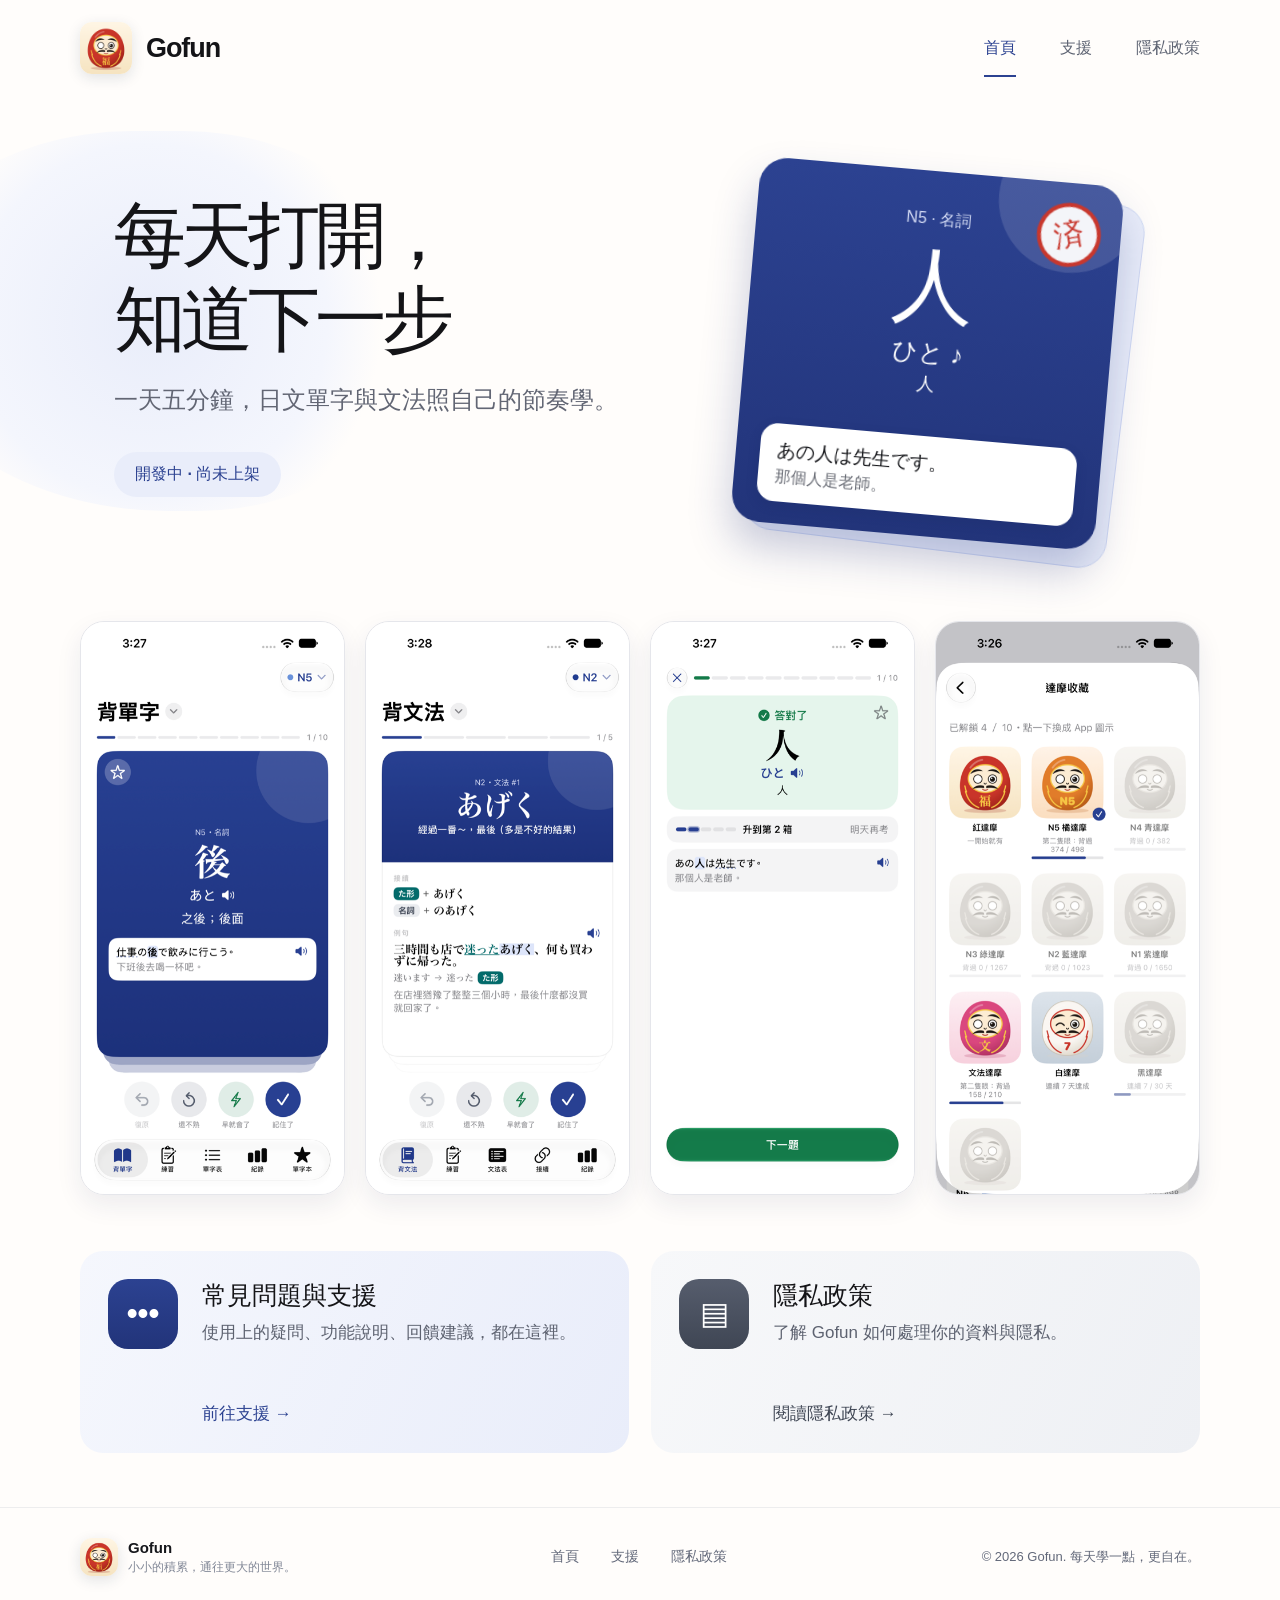
==== commit 7472d111: "feat(site): rename the product to Gofun Co-Authored-By: Claude Opus 5.5 <noreply@anthropic.com>" ====
--- a/index.html
+++ b/index.html
@@ -4,20 +4,20 @@
   <meta charset="utf-8">
   <meta name="viewport" content="width=device-width, initial-scale=1">
   <meta name="theme-color" content="#fffaf5">
-  <meta name="description" content="VocabBar 是為繁體中文使用者設計的日文單字與文法學習 App。每天打開，知道下一步。">
-  <title>VocabBar｜每天打開，知道下一步</title>
+  <meta name="description" content="Gofun 是為繁體中文使用者設計的日文單字與文法學習 App。每天打開，知道下一步。">
+  <title>Gofun｜每天打開，知道下一步</title>
   <link rel="icon" href="assets/icon.png" type="image/png">
   <link rel="stylesheet" href="styles.css">
 </head>
 <body>
   <header class="site-header wrap">
-    <a class="brand" href="./" aria-label="VocabBar 首頁"><img src="assets/icon.png" width="52" height="52" alt=""><span>VocabBar</span></a>
+    <a class="brand" href="./" aria-label="Gofun 首頁"><img src="assets/icon.png" width="52" height="52" alt=""><span>Gofun</span></a>
     <nav class="desktop-nav" aria-label="主選單"><a class="active" aria-current="page" href="./">首頁</a><a href="support.html">支援</a><a href="privacy.html">隱私政策</a></nav>
     <details class="mobile-nav"><summary aria-label="開啟選單"><span></span><span></span><span></span></summary><nav aria-label="主選單"><a aria-current="page" href="./">首頁</a><a href="support.html">支援</a><a href="privacy.html">隱私政策</a></nav></details>
   </header>
   <main>
     <section class="hero wrap" aria-labelledby="hero-title">
-      <div class="hero-copy"><h1 id="hero-title">每天打開，<br>知道下一步</h1><p>日文單字與文法，照自己的節奏學。</p><span class="status">開發中 · 尚未上架</span></div>
+      <div class="hero-copy"><h1 id="hero-title">每天打開，<br>知道下一步</h1><p>一天五分鐘，日文單字與文法照自己的節奏學。</p><span class="status">開發中 · 尚未上架</span></div>
       <div class="hero-art" aria-label="日文單字學習卡片示意">
         <div class="stack-card stack-card--back"></div>
         <div class="stack-card stack-card--front"><div class="card-orb"></div><span class="stamp" aria-hidden="true">済</span><span class="card-level">N5 · 名詞</span><strong class="card-kanji">人</strong><span class="card-reading">ひと <span aria-hidden="true">♪</span></span><span class="card-meaning">人</span><div class="example"><strong>あの人は先生です。</strong><span>那個人是老師。</span></div></div>
@@ -31,9 +31,9 @@
     </section>
     <section class="quick-links wrap" aria-label="網站資訊">
       <a class="link-card link-card--support" href="support.html"><span class="card-icon" aria-hidden="true">•••</span><span><strong>常見問題與支援</strong><small>使用上的疑問、功能說明、回饋建議，都在這裡。</small><em>前往支援 <span aria-hidden="true">→</span></em></span></a>
-      <a class="link-card link-card--privacy" href="privacy.html"><span class="card-icon" aria-hidden="true">▤</span><span><strong>隱私政策</strong><small>了解 VocabBar 如何處理你的資料與隱私。</small><em>閱讀隱私政策 <span aria-hidden="true">→</span></em></span></a>
+      <a class="link-card link-card--privacy" href="privacy.html"><span class="card-icon" aria-hidden="true">▤</span><span><strong>隱私政策</strong><small>了解 Gofun 如何處理你的資料與隱私。</small><em>閱讀隱私政策 <span aria-hidden="true">→</span></em></span></a>
     </section>
   </main>
-  <footer class="site-footer"><div class="wrap footer-inner"><div class="footer-brand"><img src="assets/icon.png" width="38" height="38" alt=""><div><strong>VocabBar</strong><small>小小的積累，通往更大的世界。</small></div></div><nav aria-label="頁尾選單"><a href="./">首頁</a><a href="support.html">支援</a><a href="privacy.html">隱私政策</a></nav><small>© 2026 VocabBar. 每天學一點，更自在。</small></div></footer>
+  <footer class="site-footer"><div class="wrap footer-inner"><div class="footer-brand"><img src="assets/icon.png" width="38" height="38" alt=""><div><strong>Gofun</strong><small>小小的積累，通往更大的世界。</small></div></div><nav aria-label="頁尾選單"><a href="./">首頁</a><a href="support.html">支援</a><a href="privacy.html">隱私政策</a></nav><small>© 2026 Gofun. 每天學一點，更自在。</small></div></footer>
 </body>
 </html>
--- a/styles.css
+++ b/styles.css
@@ -1,4 +1,4 @@
-:root{font-family:-apple-system,BlinkMacSystemFont,"Noto Sans TC","PingFang TC","Microsoft JhengHei",sans-serif;color:#141417;background:#fffdfb;font-synthesis:none}*{box-sizing:border-box}html{scroll-behavior:smooth}body{margin:0;min-width:320px}a{color:inherit;text-decoration:none}a:focus-visible,summary:focus-visible{outline:3px solid #2c4291;outline-offset:4px;border-radius:8px}.wrap{width:min(1120px,calc(100% - 48px));margin-inline:auto}.site-header{height:96px;display:flex;align-items:center;justify-content:space-between;position:relative;z-index:5}.brand{display:flex;align-items:center;gap:14px;font-size:27px;font-weight:800;letter-spacing:-.04em}.brand img,.footer-brand img{border-radius:12px;box-shadow:0 4px 14px #172e4b20}.desktop-nav{height:100%;display:flex;align-items:center;gap:44px;color:#5e6473;font-size:16px}.desktop-nav a{height:100%;display:flex;align-items:center;position:relative}.desktop-nav a:hover,.desktop-nav a.active{color:#2c4291}.desktop-nav a.active:after{content:"";position:absolute;bottom:19px;height:2px;background:#2c4291;left:0;right:0}.mobile-nav{display:none}.hero{min-height:515px;display:grid;grid-template-columns:1fr 1fr;align-items:center;gap:30px;position:relative}.hero:before{content:"";position:absolute;z-index:-1;width:520px;height:380px;left:-190px;top:35px;border-radius:48% 45% 42% 55%;background:radial-gradient(circle at center,#e9edfa 0%,#f4f6fd 55%,transparent 72%)}.hero-copy{padding:20px 0 36px 34px}.hero h1{font-size:clamp(48px,5.6vw,76px);line-height:1.17;letter-spacing:-.07em;margin:0 0 22px;font-weight:850}.hero-copy p{font-size:clamp(18px,2vw,24px);color:#626674;margin:0 0 36px}.status{display:inline-flex;color:#2c4291;background:#e9edfa;border-radius:999px;padding:12px 21px;font-weight:700}.hero-art{height:430px;position:relative;display:flex;align-items:center;justify-content:center}.stack-card{width:min(90%,365px);height:365px;border-radius:28px;position:absolute}.stack-card--back{background:#e9edfa;border:1px solid #cfd8f3;transform:translate(17px,14px) rotate(7deg)}.stack-card--front{background:linear-gradient(180deg,#2c4291 0%,#22347a 100%);box-shadow:0 24px 42px #22347a40;transform:rotate(5deg);color:white;text-align:center;padding:38px 24px 22px;display:flex;flex-direction:column;align-items:center;overflow:hidden}.card-orb{position:absolute;right:-20px;top:-55px;width:145px;height:145px;border-radius:50%;background:#ffffff20}.card-level{font-size:16px;color:#d5dcf5}.card-kanji{font-family:"Yu Mincho","Hiragino Mincho ProN",serif;font-size:82px;line-height:1.2;margin-top:8px;font-weight:500}.card-reading{font-family:"Yu Mincho","Hiragino Mincho ProN",serif;font-size:25px}.card-meaning{font-size:18px;margin-top:3px}.example{width:100%;background:white;color:#16171b;border-radius:17px;margin-top:auto;padding:14px 17px;text-align:left;display:flex;flex-direction:column;gap:3px;box-shadow:0 4px 12px #17255c30}.example strong{font-size:19px}.example span{color:#686b74;font-size:16px}.shots{display:grid;grid-template-columns:repeat(4,1fr);gap:20px;padding:10px 0 56px}.shots img{width:100%;height:auto;display:block;border-radius:24px;border:1px solid #e5e6eb;box-shadow:0 10px 26px #17255c14}.quick-links{display:grid;grid-template-columns:1fr 1fr;gap:22px;padding-bottom:54px}.link-card{min-height:202px;border-radius:23px;padding:28px;display:flex;gap:24px;transition:transform .2s,box-shadow .2s}.link-card:hover{transform:translateY(-4px);box-shadow:0 12px 25px #2b264218}.link-card--support{background:linear-gradient(115deg,#f5f7fd,#e9edfa)}.link-card--privacy{background:linear-gradient(115deg,#f7f8fa,#eef0f4)}.link-card>span:last-child{display:flex;flex-direction:column;align-items:flex-start}.card-icon{flex:none;width:70px;height:70px;border-radius:20px;display:grid;place-items:center;color:white;font-size:31px;font-weight:800;line-height:1}.link-card--support .card-icon{background:linear-gradient(180deg,#2c4291,#22347a)}.link-card--privacy .card-icon{background:linear-gradient(180deg,#565d6d,#3f4654)}.link-card strong{font-size:25px;line-height:1.3}.link-card small{font-size:17px;line-height:1.5;color:#5d6270;margin:9px 0 15px}.link-card em{font-size:17px;font-style:normal;font-weight:700;margin-top:auto}.link-card--support em{color:#2c4291}.link-card--privacy em{color:#3f4654}.site-footer{border-top:1px solid #ededee}.footer-inner{min-height:99px;display:flex;align-items:center;justify-content:space-between;gap:25px;color:#626879}.footer-brand{display:flex;align-items:center;gap:10px;color:#16171b}.footer-brand div{display:flex;flex-direction:column;gap:3px}.footer-brand strong{font-size:15px}.footer-brand small{font-size:12px;color:#818796}.site-footer nav{display:flex;gap:32px;font-size:14px}.site-footer nav a:hover{color:#2c4291}.footer-inner>small{font-size:13px}.content-page{max-width:850px;min-height:calc(100vh - 196px);padding-top:56px;padding-bottom:90px}.page-heading{margin-bottom:38px}.eyebrow{color:#2c4291;font-size:12px;font-weight:800;letter-spacing:.17em}.page-heading h1{font-size:clamp(48px,6vw,70px);letter-spacing:-.06em;margin:12px 0 10px;line-height:1.1}.page-heading p{font-size:19px;color:#646a79;margin:0}.faq-list{display:grid;gap:12px}.faq{border:1px solid #e5e6eb;border-radius:17px;background:linear-gradient(135deg,#fff,#fafafc);box-shadow:0 5px 16px #14141706}.faq summary{list-style:none;cursor:pointer;font-size:19px;font-weight:700;padding:23px 55px 23px 25px;position:relative}.faq summary::-webkit-details-marker{display:none}.faq summary:after{content:"⌄";position:absolute;right:25px;top:19px;font-size:27px;color:#656b77;transition:transform .2s}.faq[open] summary:after{transform:rotate(180deg)}.faq p{margin:0;padding:0 25px 24px;color:#5f6471;line-height:1.75}.contact-panel{display:flex;align-items:center;gap:22px;border:1px solid #d6dbff;background:linear-gradient(120deg,#f7f8ff,#fff);border-radius:17px;padding:25px;margin-top:24px}.contact-icon{width:54px;height:54px;flex:none;border-radius:14px;display:grid;place-items:center;background:#e7e9ff;font-size:27px}.contact-panel h2,.report-note h2{font-size:20px;margin:0 0 5px}.contact-panel p{color:#676c79;line-height:1.55;margin:0}.report-note{margin-top:46px}.report-note p,.policy p{line-height:1.85;color:#4f5563}.report-note a,.policy a{color:#2c4291;text-decoration:underline;text-underline-offset:3px}.policy{font-size:17px}.policy h2{font-size:24px;margin:38px 0 7px;letter-spacing:-.03em}.policy p{margin:12px 0}.sr-only{position:absolute;width:1px;height:1px;padding:0;margin:-1px;overflow:hidden;clip:rect(0,0,0,0);white-space:nowrap;border:0}@media(max-width:760px){.wrap{width:min(100% - 40px,550px)}.site-header{height:82px}.brand{font-size:22px;gap:10px}.brand img{width:42px;height:42px}.desktop-nav{display:none}.mobile-nav{display:block;position:relative}.mobile-nav summary{list-style:none;width:44px;height:44px;display:flex;flex-direction:column;justify-content:center;align-items:center;gap:6px;cursor:pointer}.mobile-nav summary::-webkit-details-marker{display:none}.mobile-nav summary span{width:22px;height:2px;background:#343a48;border-radius:2px}.mobile-nav nav{position:absolute;top:51px;right:0;min-width:170px;padding:7px;background:#fff;border:1px solid #e7e7ec;border-radius:15px;box-shadow:0 14px 28px #171b2b20;display:grid}.mobile-nav nav a{padding:12px 16px;border-radius:9px}.mobile-nav nav a:hover,.mobile-nav nav a[aria-current]{background:#e9edfa;color:#2c4291}.hero{display:flex;flex-direction:column;align-items:stretch;gap:0;min-height:0}.hero-copy{padding:52px 0 0}.hero h1{font-size:clamp(48px,11vw,64px)}.hero-copy p{font-size:19px;line-height:1.5;margin-bottom:20px}.hero-art{height:430px}.stack-card{height:330px;width:min(77vw,330px)}.stack-card--front{padding:29px 21px 18px}.card-kanji{font-size:75px}.shots{grid-template-columns:repeat(2,1fr);gap:14px;padding:0 0 40px}.shots img{border-radius:18px}.quick-links{grid-template-columns:1fr;gap:15px;padding-bottom:44px}.link-card{min-height:160px;padding:23px;gap:17px}.card-icon{width:58px;height:58px;font-size:26px;border-radius:16px}.link-card strong{font-size:20px}.link-card small{font-size:15px}.link-card em{font-size:15px}.footer-inner{padding:24px 0;flex-direction:column;align-items:flex-start;gap:20px}.site-footer nav{gap:22px}.content-page{padding-top:38px;padding-bottom:65px;min-height:0}.page-heading{margin-bottom:27px}.page-heading h1{font-size:52px}.page-heading p{font-size:18px}.faq summary{font-size:17px;padding:20px 50px 20px 18px}.faq summary:after{right:18px;top:15px}.faq p{padding:0 18px 20px;font-size:15px}.contact-panel{padding:17px;gap:15px}.contact-icon{width:48px;height:48px}.contact-panel p{font-size:14px}.policy{font-size:16px}.policy h2{font-size:22px}}@media(prefers-reduced-motion:reduce){html{scroll-behavior:auto}.link-card,.faq summary:after{transition:none}}
+:root{font-family:-apple-system,BlinkMacSystemFont,"Noto Sans TC","PingFang TC","Microsoft JhengHei",sans-serif;color:#141417;background:#fffdfb;font-synthesis:none}*{box-sizing:border-box}html{scroll-behavior:smooth}body{margin:0;min-width:320px}a{color:inherit;text-decoration:none}a:focus-visible,summary:focus-visible{outline:3px solid #2c4291;outline-offset:4px;border-radius:8px}.wrap{width:min(1120px,calc(100% - 48px));margin-inline:auto}.site-header{height:96px;display:flex;align-items:center;justify-content:space-between;position:relative;z-index:5}.brand{display:flex;align-items:center;gap:14px;font-size:27px;font-weight:800;letter-spacing:-.04em}.brand img,.footer-brand img{border-radius:12px;box-shadow:0 4px 14px #172e4b20}.desktop-nav{height:100%;display:flex;align-items:center;gap:44px;color:#5e6473;font-size:16px}.desktop-nav a{height:100%;display:flex;align-items:center;position:relative}.desktop-nav a:hover,.desktop-nav a.active{color:#2c4291}.desktop-nav a.active:after{content:"";position:absolute;bottom:19px;height:2px;background:#2c4291;left:0;right:0}.mobile-nav{display:none}.hero{min-height:515px;display:grid;grid-template-columns:1fr 1fr;align-items:center;gap:30px;position:relative}.hero:before{content:"";position:absolute;z-index:-1;width:520px;height:380px;left:-190px;top:35px;border-radius:48% 45% 42% 55%;background:radial-gradient(circle at center,#e9edfa 0%,#f4f6fd 55%,transparent 72%)}.hero-copy{padding:20px 0 36px 34px}.hero h1{font-size:clamp(48px,5.6vw,76px);line-height:1.17;letter-spacing:-.07em;margin:0 0 22px;font-weight:850}.hero-copy p{font-size:clamp(18px,2vw,24px);color:#626674;margin:0 0 36px}.status{display:inline-flex;color:#2c4291;background:#e9edfa;border-radius:999px;padding:12px 21px;font-weight:700}.hero-art{height:430px;position:relative;display:flex;align-items:center;justify-content:center}.stack-card{width:min(90%,365px);height:365px;border-radius:28px;position:absolute}.stack-card--back{background:#e9edfa;border:1px solid #cfd8f3;transform:translate(17px,14px) rotate(7deg)}.stack-card--front{background:linear-gradient(180deg,#2c4291 0%,#22347a 100%);box-shadow:0 24px 42px #22347a40;transform:rotate(5deg);color:white;text-align:center;padding:38px 24px 22px;display:flex;flex-direction:column;align-items:center;overflow:hidden}.card-orb{position:absolute;right:-20px;top:-55px;width:145px;height:145px;border-radius:50%;background:#ffffff20}.card-level{font-size:16px;color:#d5dcf5}.card-kanji{font-family:"Yu Mincho","Hiragino Mincho ProN",serif;font-size:82px;line-height:1.2;margin-top:8px;font-weight:500}.card-reading{font-family:"Yu Mincho","Hiragino Mincho ProN",serif;font-size:25px}.card-meaning{font-size:18px;margin-top:3px}.example{width:100%;background:white;color:#16171b;border-radius:17px;margin-top:auto;padding:14px 17px;text-align:left;display:flex;flex-direction:column;gap:3px;box-shadow:0 4px 12px #17255c30}.example strong{font-size:19px}.example span{color:#686b74;font-size:16px}.shots{display:grid;grid-template-columns:repeat(4,1fr);gap:20px;padding:10px 0 56px}.shots img{width:100%;height:auto;display:block;border-radius:24px;border:1px solid #e5e6eb;box-shadow:0 10px 26px #17255c14}.quick-links{display:grid;grid-template-columns:1fr 1fr;gap:22px;padding-bottom:54px}.link-card{min-height:202px;border-radius:23px;padding:28px;display:flex;gap:24px;transition:transform .2s,box-shadow .2s}.link-card:hover{transform:translateY(-4px);box-shadow:0 12px 25px #2b264218}.link-card--support{background:linear-gradient(115deg,#f5f7fd,#e9edfa)}.link-card--privacy{background:linear-gradient(115deg,#f7f8fa,#eef0f4)}.link-card>span:last-child{display:flex;flex-direction:column;align-items:flex-start}.card-icon{flex:none;width:70px;height:70px;border-radius:20px;display:grid;place-items:center;color:white;font-size:31px;font-weight:800;line-height:1}.link-card--support .card-icon{background:linear-gradient(180deg,#2c4291,#22347a)}.link-card--privacy .card-icon{background:linear-gradient(180deg,#565d6d,#3f4654)}.link-card strong{font-size:25px;line-height:1.3}.link-card small{font-size:17px;line-height:1.5;color:#5d6270;margin:9px 0 15px}.link-card em{font-size:17px;font-style:normal;font-weight:700;margin-top:auto}.link-card--support em{color:#2c4291}.link-card--privacy em{color:#3f4654}.site-footer{border-top:1px solid #ededee}.footer-inner{min-height:99px;display:flex;align-items:center;justify-content:space-between;gap:25px;color:#626879}.footer-brand{display:flex;align-items:center;gap:10px;color:#16171b}.footer-brand div{display:flex;flex-direction:column;gap:3px}.footer-brand strong{font-size:15px}.footer-brand small{font-size:12px;color:#818796}.site-footer nav{display:flex;gap:32px;font-size:14px}.site-footer nav a:hover{color:#2c4291}.footer-inner>small{font-size:13px}.content-page{max-width:850px;min-height:calc(100vh - 196px);padding-top:56px;padding-bottom:90px}.page-heading{margin-bottom:38px}.eyebrow{color:#2c4291;font-size:12px;font-weight:800;letter-spacing:.17em}.page-heading h1{font-size:clamp(48px,6vw,70px);letter-spacing:-.06em;margin:12px 0 10px;line-height:1.1}.page-heading p{font-size:19px;color:#646a79;margin:0}.faq-list{display:grid;gap:12px}.faq{border:1px solid #e5e6eb;border-radius:17px;background:linear-gradient(135deg,#fff,#fafafc);box-shadow:0 5px 16px #14141706}.faq summary{list-style:none;cursor:pointer;font-size:19px;font-weight:700;padding:23px 55px 23px 25px;position:relative}.faq summary::-webkit-details-marker{display:none}.faq summary:after{content:"⌄";position:absolute;right:25px;top:19px;font-size:27px;color:#656b77;transition:transform .2s}.faq[open] summary:after{transform:rotate(180deg)}.faq p{margin:0;padding:0 25px 24px;color:#5f6471;line-height:1.75}.contact-panel{display:flex;align-items:center;gap:22px;border:1px solid #d6dbff;background:linear-gradient(120deg,#f7f8ff,#fff);border-radius:17px;padding:25px;margin-top:24px}.contact-icon{width:54px;height:54px;flex:none;border-radius:14px;display:grid;place-items:center;background:#e7e9ff;font-size:27px}.contact-panel h2,.report-note h2{font-size:20px;margin:0 0 5px}.contact-panel p{color:#676c79;line-height:1.55;margin:0}.report-note{margin-top:46px}.report-note p,.policy p{line-height:1.85;color:#4f5563}.report-note a,.policy a,.contact-panel a{color:#2c4291;text-decoration:underline;text-underline-offset:3px}.policy{font-size:17px}.policy h2{font-size:24px;margin:38px 0 7px;letter-spacing:-.03em}.policy p{margin:12px 0}.sr-only{position:absolute;width:1px;height:1px;padding:0;margin:-1px;overflow:hidden;clip:rect(0,0,0,0);white-space:nowrap;border:0}@media(max-width:760px){.wrap{width:min(100% - 40px,550px)}.site-header{height:82px}.brand{font-size:22px;gap:10px}.brand img{width:42px;height:42px}.desktop-nav{display:none}.mobile-nav{display:block;position:relative}.mobile-nav summary{list-style:none;width:44px;height:44px;display:flex;flex-direction:column;justify-content:center;align-items:center;gap:6px;cursor:pointer}.mobile-nav summary::-webkit-details-marker{display:none}.mobile-nav summary span{width:22px;height:2px;background:#343a48;border-radius:2px}.mobile-nav nav{position:absolute;top:51px;right:0;min-width:170px;padding:7px;background:#fff;border:1px solid #e7e7ec;border-radius:15px;box-shadow:0 14px 28px #171b2b20;display:grid}.mobile-nav nav a{padding:12px 16px;border-radius:9px}.mobile-nav nav a:hover,.mobile-nav nav a[aria-current]{background:#e9edfa;color:#2c4291}.hero{display:flex;flex-direction:column;align-items:stretch;gap:0;min-height:0}.hero-copy{padding:52px 0 0}.hero h1{font-size:clamp(48px,11vw,64px)}.hero-copy p{font-size:19px;line-height:1.5;margin-bottom:20px}.hero-art{height:430px}.stack-card{height:330px;width:min(77vw,330px)}.stack-card--front{padding:29px 21px 18px}.card-kanji{font-size:75px}.shots{grid-template-columns:repeat(2,1fr);gap:14px;padding:0 0 40px}.shots img{border-radius:18px}.quick-links{grid-template-columns:1fr;gap:15px;padding-bottom:44px}.link-card{min-height:160px;padding:23px;gap:17px}.card-icon{width:58px;height:58px;font-size:26px;border-radius:16px}.link-card strong{font-size:20px}.link-card small{font-size:15px}.link-card em{font-size:15px}.footer-inner{padding:24px 0;flex-direction:column;align-items:flex-start;gap:20px}.site-footer nav{gap:22px}.content-page{padding-top:38px;padding-bottom:65px;min-height:0}.page-heading{margin-bottom:27px}.page-heading h1{font-size:52px}.page-heading p{font-size:18px}.faq summary{font-size:17px;padding:20px 50px 20px 18px}.faq summary:after{right:18px;top:15px}.faq p{padding:0 18px 20px;font-size:15px}.contact-panel{padding:17px;gap:15px}.contact-icon{width:48px;height:48px}.contact-panel p{font-size:14px}.policy{font-size:16px}.policy h2{font-size:22px}}@media(prefers-reduced-motion:reduce){html{scroll-behavior:auto}.link-card,.faq summary:after{transition:none}}
 @keyframes rise{from{opacity:0;translate:0 26px}to{opacity:1;translate:0 0}}
 @keyframes card-in{from{opacity:0;transform:rotate(13deg) translateY(46px)}to{opacity:1;transform:rotate(5deg) translateY(0)}}
 @keyframes card-float{0%,100%{transform:rotate(5deg) translateY(0)}50%{transform:rotate(4deg) translateY(-9px)}}
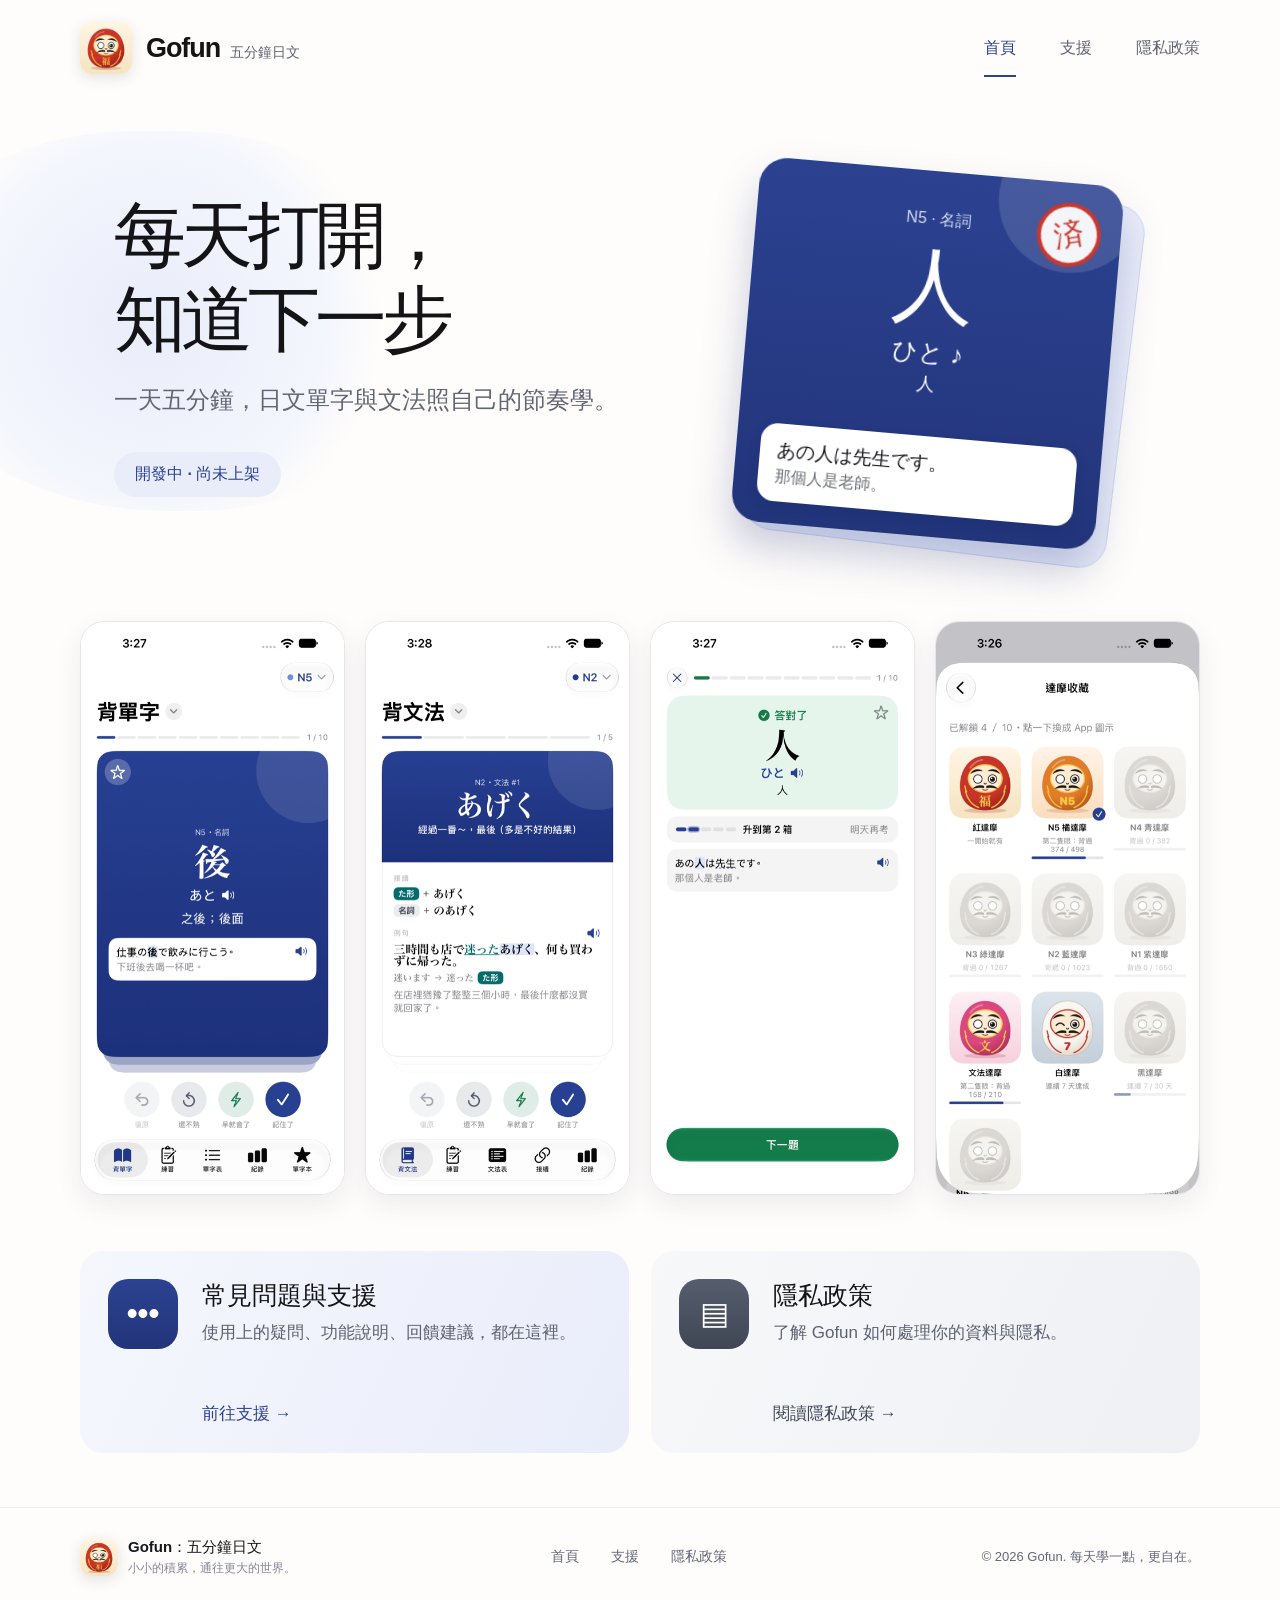
==== commit 688b6687: "feat(site): show the full name Gofun：五分鐘日文 Co-Authored-By: Claude Opus 5.5 <noreply@anthropic.com>" ====
--- a/index.html
+++ b/index.html
@@ -4,14 +4,14 @@
   <meta charset="utf-8">
   <meta name="viewport" content="width=device-width, initial-scale=1">
   <meta name="theme-color" content="#fffaf5">
-  <meta name="description" content="Gofun 是為繁體中文使用者設計的日文單字與文法學習 App。每天打開，知道下一步。">
-  <title>Gofun｜每天打開，知道下一步</title>
+  <meta name="description" content="Gofun：五分鐘日文。為繁體中文使用者設計的日文單字與文法學習 App，每天打開，知道下一步。">
+  <title>Gofun：五分鐘日文</title>
   <link rel="icon" href="assets/icon.png" type="image/png">
   <link rel="stylesheet" href="styles.css">
 </head>
 <body>
   <header class="site-header wrap">
-    <a class="brand" href="./" aria-label="Gofun 首頁"><img src="assets/icon.png" width="52" height="52" alt=""><span>Gofun</span></a>
+    <a class="brand" href="./" aria-label="Gofun 首頁"><img src="assets/icon.png" width="52" height="52" alt=""><span>Gofun<small>五分鐘日文</small></span></a>
     <nav class="desktop-nav" aria-label="主選單"><a class="active" aria-current="page" href="./">首頁</a><a href="support.html">支援</a><a href="privacy.html">隱私政策</a></nav>
     <details class="mobile-nav"><summary aria-label="開啟選單"><span></span><span></span><span></span></summary><nav aria-label="主選單"><a aria-current="page" href="./">首頁</a><a href="support.html">支援</a><a href="privacy.html">隱私政策</a></nav></details>
   </header>
@@ -34,6 +34,6 @@
       <a class="link-card link-card--privacy" href="privacy.html"><span class="card-icon" aria-hidden="true">▤</span><span><strong>隱私政策</strong><small>了解 Gofun 如何處理你的資料與隱私。</small><em>閱讀隱私政策 <span aria-hidden="true">→</span></em></span></a>
     </section>
   </main>
-  <footer class="site-footer"><div class="wrap footer-inner"><div class="footer-brand"><img src="assets/icon.png" width="38" height="38" alt=""><div><strong>Gofun</strong><small>小小的積累，通往更大的世界。</small></div></div><nav aria-label="頁尾選單"><a href="./">首頁</a><a href="support.html">支援</a><a href="privacy.html">隱私政策</a></nav><small>© 2026 Gofun. 每天學一點，更自在。</small></div></footer>
+  <footer class="site-footer"><div class="wrap footer-inner"><div class="footer-brand"><img src="assets/icon.png" width="38" height="38" alt=""><div><strong>Gofun：五分鐘日文</strong><small>小小的積累，通往更大的世界。</small></div></div><nav aria-label="頁尾選單"><a href="./">首頁</a><a href="support.html">支援</a><a href="privacy.html">隱私政策</a></nav><small>© 2026 Gofun. 每天學一點，更自在。</small></div></footer>
 </body>
 </html>
--- a/styles.css
+++ b/styles.css
@@ -1,4 +1,4 @@
-:root{font-family:-apple-system,BlinkMacSystemFont,"Noto Sans TC","PingFang TC","Microsoft JhengHei",sans-serif;color:#141417;background:#fffdfb;font-synthesis:none}*{box-sizing:border-box}html{scroll-behavior:smooth}body{margin:0;min-width:320px}a{color:inherit;text-decoration:none}a:focus-visible,summary:focus-visible{outline:3px solid #2c4291;outline-offset:4px;border-radius:8px}.wrap{width:min(1120px,calc(100% - 48px));margin-inline:auto}.site-header{height:96px;display:flex;align-items:center;justify-content:space-between;position:relative;z-index:5}.brand{display:flex;align-items:center;gap:14px;font-size:27px;font-weight:800;letter-spacing:-.04em}.brand img,.footer-brand img{border-radius:12px;box-shadow:0 4px 14px #172e4b20}.desktop-nav{height:100%;display:flex;align-items:center;gap:44px;color:#5e6473;font-size:16px}.desktop-nav a{height:100%;display:flex;align-items:center;position:relative}.desktop-nav a:hover,.desktop-nav a.active{color:#2c4291}.desktop-nav a.active:after{content:"";position:absolute;bottom:19px;height:2px;background:#2c4291;left:0;right:0}.mobile-nav{display:none}.hero{min-height:515px;display:grid;grid-template-columns:1fr 1fr;align-items:center;gap:30px;position:relative}.hero:before{content:"";position:absolute;z-index:-1;width:520px;height:380px;left:-190px;top:35px;border-radius:48% 45% 42% 55%;background:radial-gradient(circle at center,#e9edfa 0%,#f4f6fd 55%,transparent 72%)}.hero-copy{padding:20px 0 36px 34px}.hero h1{font-size:clamp(48px,5.6vw,76px);line-height:1.17;letter-spacing:-.07em;margin:0 0 22px;font-weight:850}.hero-copy p{font-size:clamp(18px,2vw,24px);color:#626674;margin:0 0 36px}.status{display:inline-flex;color:#2c4291;background:#e9edfa;border-radius:999px;padding:12px 21px;font-weight:700}.hero-art{height:430px;position:relative;display:flex;align-items:center;justify-content:center}.stack-card{width:min(90%,365px);height:365px;border-radius:28px;position:absolute}.stack-card--back{background:#e9edfa;border:1px solid #cfd8f3;transform:translate(17px,14px) rotate(7deg)}.stack-card--front{background:linear-gradient(180deg,#2c4291 0%,#22347a 100%);box-shadow:0 24px 42px #22347a40;transform:rotate(5deg);color:white;text-align:center;padding:38px 24px 22px;display:flex;flex-direction:column;align-items:center;overflow:hidden}.card-orb{position:absolute;right:-20px;top:-55px;width:145px;height:145px;border-radius:50%;background:#ffffff20}.card-level{font-size:16px;color:#d5dcf5}.card-kanji{font-family:"Yu Mincho","Hiragino Mincho ProN",serif;font-size:82px;line-height:1.2;margin-top:8px;font-weight:500}.card-reading{font-family:"Yu Mincho","Hiragino Mincho ProN",serif;font-size:25px}.card-meaning{font-size:18px;margin-top:3px}.example{width:100%;background:white;color:#16171b;border-radius:17px;margin-top:auto;padding:14px 17px;text-align:left;display:flex;flex-direction:column;gap:3px;box-shadow:0 4px 12px #17255c30}.example strong{font-size:19px}.example span{color:#686b74;font-size:16px}.shots{display:grid;grid-template-columns:repeat(4,1fr);gap:20px;padding:10px 0 56px}.shots img{width:100%;height:auto;display:block;border-radius:24px;border:1px solid #e5e6eb;box-shadow:0 10px 26px #17255c14}.quick-links{display:grid;grid-template-columns:1fr 1fr;gap:22px;padding-bottom:54px}.link-card{min-height:202px;border-radius:23px;padding:28px;display:flex;gap:24px;transition:transform .2s,box-shadow .2s}.link-card:hover{transform:translateY(-4px);box-shadow:0 12px 25px #2b264218}.link-card--support{background:linear-gradient(115deg,#f5f7fd,#e9edfa)}.link-card--privacy{background:linear-gradient(115deg,#f7f8fa,#eef0f4)}.link-card>span:last-child{display:flex;flex-direction:column;align-items:flex-start}.card-icon{flex:none;width:70px;height:70px;border-radius:20px;display:grid;place-items:center;color:white;font-size:31px;font-weight:800;line-height:1}.link-card--support .card-icon{background:linear-gradient(180deg,#2c4291,#22347a)}.link-card--privacy .card-icon{background:linear-gradient(180deg,#565d6d,#3f4654)}.link-card strong{font-size:25px;line-height:1.3}.link-card small{font-size:17px;line-height:1.5;color:#5d6270;margin:9px 0 15px}.link-card em{font-size:17px;font-style:normal;font-weight:700;margin-top:auto}.link-card--support em{color:#2c4291}.link-card--privacy em{color:#3f4654}.site-footer{border-top:1px solid #ededee}.footer-inner{min-height:99px;display:flex;align-items:center;justify-content:space-between;gap:25px;color:#626879}.footer-brand{display:flex;align-items:center;gap:10px;color:#16171b}.footer-brand div{display:flex;flex-direction:column;gap:3px}.footer-brand strong{font-size:15px}.footer-brand small{font-size:12px;color:#818796}.site-footer nav{display:flex;gap:32px;font-size:14px}.site-footer nav a:hover{color:#2c4291}.footer-inner>small{font-size:13px}.content-page{max-width:850px;min-height:calc(100vh - 196px);padding-top:56px;padding-bottom:90px}.page-heading{margin-bottom:38px}.eyebrow{color:#2c4291;font-size:12px;font-weight:800;letter-spacing:.17em}.page-heading h1{font-size:clamp(48px,6vw,70px);letter-spacing:-.06em;margin:12px 0 10px;line-height:1.1}.page-heading p{font-size:19px;color:#646a79;margin:0}.faq-list{display:grid;gap:12px}.faq{border:1px solid #e5e6eb;border-radius:17px;background:linear-gradient(135deg,#fff,#fafafc);box-shadow:0 5px 16px #14141706}.faq summary{list-style:none;cursor:pointer;font-size:19px;font-weight:700;padding:23px 55px 23px 25px;position:relative}.faq summary::-webkit-details-marker{display:none}.faq summary:after{content:"⌄";position:absolute;right:25px;top:19px;font-size:27px;color:#656b77;transition:transform .2s}.faq[open] summary:after{transform:rotate(180deg)}.faq p{margin:0;padding:0 25px 24px;color:#5f6471;line-height:1.75}.contact-panel{display:flex;align-items:center;gap:22px;border:1px solid #d6dbff;background:linear-gradient(120deg,#f7f8ff,#fff);border-radius:17px;padding:25px;margin-top:24px}.contact-icon{width:54px;height:54px;flex:none;border-radius:14px;display:grid;place-items:center;background:#e7e9ff;font-size:27px}.contact-panel h2,.report-note h2{font-size:20px;margin:0 0 5px}.contact-panel p{color:#676c79;line-height:1.55;margin:0}.report-note{margin-top:46px}.report-note p,.policy p{line-height:1.85;color:#4f5563}.report-note a,.policy a,.contact-panel a{color:#2c4291;text-decoration:underline;text-underline-offset:3px}.policy{font-size:17px}.policy h2{font-size:24px;margin:38px 0 7px;letter-spacing:-.03em}.policy p{margin:12px 0}.sr-only{position:absolute;width:1px;height:1px;padding:0;margin:-1px;overflow:hidden;clip:rect(0,0,0,0);white-space:nowrap;border:0}@media(max-width:760px){.wrap{width:min(100% - 40px,550px)}.site-header{height:82px}.brand{font-size:22px;gap:10px}.brand img{width:42px;height:42px}.desktop-nav{display:none}.mobile-nav{display:block;position:relative}.mobile-nav summary{list-style:none;width:44px;height:44px;display:flex;flex-direction:column;justify-content:center;align-items:center;gap:6px;cursor:pointer}.mobile-nav summary::-webkit-details-marker{display:none}.mobile-nav summary span{width:22px;height:2px;background:#343a48;border-radius:2px}.mobile-nav nav{position:absolute;top:51px;right:0;min-width:170px;padding:7px;background:#fff;border:1px solid #e7e7ec;border-radius:15px;box-shadow:0 14px 28px #171b2b20;display:grid}.mobile-nav nav a{padding:12px 16px;border-radius:9px}.mobile-nav nav a:hover,.mobile-nav nav a[aria-current]{background:#e9edfa;color:#2c4291}.hero{display:flex;flex-direction:column;align-items:stretch;gap:0;min-height:0}.hero-copy{padding:52px 0 0}.hero h1{font-size:clamp(48px,11vw,64px)}.hero-copy p{font-size:19px;line-height:1.5;margin-bottom:20px}.hero-art{height:430px}.stack-card{height:330px;width:min(77vw,330px)}.stack-card--front{padding:29px 21px 18px}.card-kanji{font-size:75px}.shots{grid-template-columns:repeat(2,1fr);gap:14px;padding:0 0 40px}.shots img{border-radius:18px}.quick-links{grid-template-columns:1fr;gap:15px;padding-bottom:44px}.link-card{min-height:160px;padding:23px;gap:17px}.card-icon{width:58px;height:58px;font-size:26px;border-radius:16px}.link-card strong{font-size:20px}.link-card small{font-size:15px}.link-card em{font-size:15px}.footer-inner{padding:24px 0;flex-direction:column;align-items:flex-start;gap:20px}.site-footer nav{gap:22px}.content-page{padding-top:38px;padding-bottom:65px;min-height:0}.page-heading{margin-bottom:27px}.page-heading h1{font-size:52px}.page-heading p{font-size:18px}.faq summary{font-size:17px;padding:20px 50px 20px 18px}.faq summary:after{right:18px;top:15px}.faq p{padding:0 18px 20px;font-size:15px}.contact-panel{padding:17px;gap:15px}.contact-icon{width:48px;height:48px}.contact-panel p{font-size:14px}.policy{font-size:16px}.policy h2{font-size:22px}}@media(prefers-reduced-motion:reduce){html{scroll-behavior:auto}.link-card,.faq summary:after{transition:none}}
+:root{font-family:-apple-system,BlinkMacSystemFont,"Noto Sans TC","PingFang TC","Microsoft JhengHei",sans-serif;color:#141417;background:#fffdfb;font-synthesis:none}*{box-sizing:border-box}html{scroll-behavior:smooth}body{margin:0;min-width:320px}a{color:inherit;text-decoration:none}a:focus-visible,summary:focus-visible{outline:3px solid #2c4291;outline-offset:4px;border-radius:8px}.wrap{width:min(1120px,calc(100% - 48px));margin-inline:auto}.site-header{height:96px;display:flex;align-items:center;justify-content:space-between;position:relative;z-index:5}.brand{display:flex;align-items:center;gap:14px;font-size:27px;font-weight:800;letter-spacing:-.04em}.brand small{font-size:14px;font-weight:600;letter-spacing:0;color:#5e6473;margin-left:10px;white-space:nowrap}.brand img,.footer-brand img{border-radius:12px;box-shadow:0 4px 14px #172e4b20}.desktop-nav{height:100%;display:flex;align-items:center;gap:44px;color:#5e6473;font-size:16px}.desktop-nav a{height:100%;display:flex;align-items:center;position:relative}.desktop-nav a:hover,.desktop-nav a.active{color:#2c4291}.desktop-nav a.active:after{content:"";position:absolute;bottom:19px;height:2px;background:#2c4291;left:0;right:0}.mobile-nav{display:none}.hero{min-height:515px;display:grid;grid-template-columns:1fr 1fr;align-items:center;gap:30px;position:relative}.hero:before{content:"";position:absolute;z-index:-1;width:520px;height:380px;left:-190px;top:35px;border-radius:48% 45% 42% 55%;background:radial-gradient(circle at center,#e9edfa 0%,#f4f6fd 55%,transparent 72%)}.hero-copy{padding:20px 0 36px 34px}.hero h1{font-size:clamp(48px,5.6vw,76px);line-height:1.17;letter-spacing:-.07em;margin:0 0 22px;font-weight:850}.hero-copy p{font-size:clamp(18px,2vw,24px);color:#626674;margin:0 0 36px}.status{display:inline-flex;color:#2c4291;background:#e9edfa;border-radius:999px;padding:12px 21px;font-weight:700}.hero-art{height:430px;position:relative;display:flex;align-items:center;justify-content:center}.stack-card{width:min(90%,365px);height:365px;border-radius:28px;position:absolute}.stack-card--back{background:#e9edfa;border:1px solid #cfd8f3;transform:translate(17px,14px) rotate(7deg)}.stack-card--front{background:linear-gradient(180deg,#2c4291 0%,#22347a 100%);box-shadow:0 24px 42px #22347a40;transform:rotate(5deg);color:white;text-align:center;padding:38px 24px 22px;display:flex;flex-direction:column;align-items:center;overflow:hidden}.card-orb{position:absolute;right:-20px;top:-55px;width:145px;height:145px;border-radius:50%;background:#ffffff20}.card-level{font-size:16px;color:#d5dcf5}.card-kanji{font-family:"Yu Mincho","Hiragino Mincho ProN",serif;font-size:82px;line-height:1.2;margin-top:8px;font-weight:500}.card-reading{font-family:"Yu Mincho","Hiragino Mincho ProN",serif;font-size:25px}.card-meaning{font-size:18px;margin-top:3px}.example{width:100%;background:white;color:#16171b;border-radius:17px;margin-top:auto;padding:14px 17px;text-align:left;display:flex;flex-direction:column;gap:3px;box-shadow:0 4px 12px #17255c30}.example strong{font-size:19px}.example span{color:#686b74;font-size:16px}.shots{display:grid;grid-template-columns:repeat(4,1fr);gap:20px;padding:10px 0 56px}.shots img{width:100%;height:auto;display:block;border-radius:24px;border:1px solid #e5e6eb;box-shadow:0 10px 26px #17255c14}.quick-links{display:grid;grid-template-columns:1fr 1fr;gap:22px;padding-bottom:54px}.link-card{min-height:202px;border-radius:23px;padding:28px;display:flex;gap:24px;transition:transform .2s,box-shadow .2s}.link-card:hover{transform:translateY(-4px);box-shadow:0 12px 25px #2b264218}.link-card--support{background:linear-gradient(115deg,#f5f7fd,#e9edfa)}.link-card--privacy{background:linear-gradient(115deg,#f7f8fa,#eef0f4)}.link-card>span:last-child{display:flex;flex-direction:column;align-items:flex-start}.card-icon{flex:none;width:70px;height:70px;border-radius:20px;display:grid;place-items:center;color:white;font-size:31px;font-weight:800;line-height:1}.link-card--support .card-icon{background:linear-gradient(180deg,#2c4291,#22347a)}.link-card--privacy .card-icon{background:linear-gradient(180deg,#565d6d,#3f4654)}.link-card strong{font-size:25px;line-height:1.3}.link-card small{font-size:17px;line-height:1.5;color:#5d6270;margin:9px 0 15px}.link-card em{font-size:17px;font-style:normal;font-weight:700;margin-top:auto}.link-card--support em{color:#2c4291}.link-card--privacy em{color:#3f4654}.site-footer{border-top:1px solid #ededee}.footer-inner{min-height:99px;display:flex;align-items:center;justify-content:space-between;gap:25px;color:#626879}.footer-brand{display:flex;align-items:center;gap:10px;color:#16171b}.footer-brand div{display:flex;flex-direction:column;gap:3px}.footer-brand strong{font-size:15px}.footer-brand small{font-size:12px;color:#818796}.site-footer nav{display:flex;gap:32px;font-size:14px}.site-footer nav a:hover{color:#2c4291}.footer-inner>small{font-size:13px}.content-page{max-width:850px;min-height:calc(100vh - 196px);padding-top:56px;padding-bottom:90px}.page-heading{margin-bottom:38px}.eyebrow{color:#2c4291;font-size:12px;font-weight:800;letter-spacing:.17em}.page-heading h1{font-size:clamp(48px,6vw,70px);letter-spacing:-.06em;margin:12px 0 10px;line-height:1.1}.page-heading p{font-size:19px;color:#646a79;margin:0}.faq-list{display:grid;gap:12px}.faq{border:1px solid #e5e6eb;border-radius:17px;background:linear-gradient(135deg,#fff,#fafafc);box-shadow:0 5px 16px #14141706}.faq summary{list-style:none;cursor:pointer;font-size:19px;font-weight:700;padding:23px 55px 23px 25px;position:relative}.faq summary::-webkit-details-marker{display:none}.faq summary:after{content:"⌄";position:absolute;right:25px;top:19px;font-size:27px;color:#656b77;transition:transform .2s}.faq[open] summary:after{transform:rotate(180deg)}.faq p{margin:0;padding:0 25px 24px;color:#5f6471;line-height:1.75}.contact-panel{display:flex;align-items:center;gap:22px;border:1px solid #d6dbff;background:linear-gradient(120deg,#f7f8ff,#fff);border-radius:17px;padding:25px;margin-top:24px}.contact-icon{width:54px;height:54px;flex:none;border-radius:14px;display:grid;place-items:center;background:#e7e9ff;font-size:27px}.contact-panel h2,.report-note h2{font-size:20px;margin:0 0 5px}.contact-panel p{color:#676c79;line-height:1.55;margin:0}.report-note{margin-top:46px}.report-note p,.policy p{line-height:1.85;color:#4f5563}.report-note a,.policy a,.contact-panel a{color:#2c4291;text-decoration:underline;text-underline-offset:3px}.policy{font-size:17px}.policy h2{font-size:24px;margin:38px 0 7px;letter-spacing:-.03em}.policy p{margin:12px 0}.sr-only{position:absolute;width:1px;height:1px;padding:0;margin:-1px;overflow:hidden;clip:rect(0,0,0,0);white-space:nowrap;border:0}@media(max-width:760px){.wrap{width:min(100% - 40px,550px)}.site-header{height:82px}.brand{font-size:22px;gap:10px}.brand small{font-size:12px;margin-left:7px}.brand img{width:42px;height:42px}.desktop-nav{display:none}.mobile-nav{display:block;position:relative}.mobile-nav summary{list-style:none;width:44px;height:44px;display:flex;flex-direction:column;justify-content:center;align-items:center;gap:6px;cursor:pointer}.mobile-nav summary::-webkit-details-marker{display:none}.mobile-nav summary span{width:22px;height:2px;background:#343a48;border-radius:2px}.mobile-nav nav{position:absolute;top:51px;right:0;min-width:170px;padding:7px;background:#fff;border:1px solid #e7e7ec;border-radius:15px;box-shadow:0 14px 28px #171b2b20;display:grid}.mobile-nav nav a{padding:12px 16px;border-radius:9px}.mobile-nav nav a:hover,.mobile-nav nav a[aria-current]{background:#e9edfa;color:#2c4291}.hero{display:flex;flex-direction:column;align-items:stretch;gap:0;min-height:0}.hero-copy{padding:52px 0 0}.hero h1{font-size:clamp(48px,11vw,64px)}.hero-copy p{font-size:19px;line-height:1.5;margin-bottom:20px}.hero-art{height:430px}.stack-card{height:330px;width:min(77vw,330px)}.stack-card--front{padding:29px 21px 18px}.card-kanji{font-size:75px}.shots{grid-template-columns:repeat(2,1fr);gap:14px;padding:0 0 40px}.shots img{border-radius:18px}.quick-links{grid-template-columns:1fr;gap:15px;padding-bottom:44px}.link-card{min-height:160px;padding:23px;gap:17px}.card-icon{width:58px;height:58px;font-size:26px;border-radius:16px}.link-card strong{font-size:20px}.link-card small{font-size:15px}.link-card em{font-size:15px}.footer-inner{padding:24px 0;flex-direction:column;align-items:flex-start;gap:20px}.site-footer nav{gap:22px}.content-page{padding-top:38px;padding-bottom:65px;min-height:0}.page-heading{margin-bottom:27px}.page-heading h1{font-size:52px}.page-heading p{font-size:18px}.faq summary{font-size:17px;padding:20px 50px 20px 18px}.faq summary:after{right:18px;top:15px}.faq p{padding:0 18px 20px;font-size:15px}.contact-panel{padding:17px;gap:15px}.contact-icon{width:48px;height:48px}.contact-panel p{font-size:14px}.policy{font-size:16px}.policy h2{font-size:22px}}@media(prefers-reduced-motion:reduce){html{scroll-behavior:auto}.link-card,.faq summary:after{transition:none}}
 @keyframes rise{from{opacity:0;translate:0 26px}to{opacity:1;translate:0 0}}
 @keyframes card-in{from{opacity:0;transform:rotate(13deg) translateY(46px)}to{opacity:1;transform:rotate(5deg) translateY(0)}}
 @keyframes card-float{0%,100%{transform:rotate(5deg) translateY(0)}50%{transform:rotate(4deg) translateY(-9px)}}
